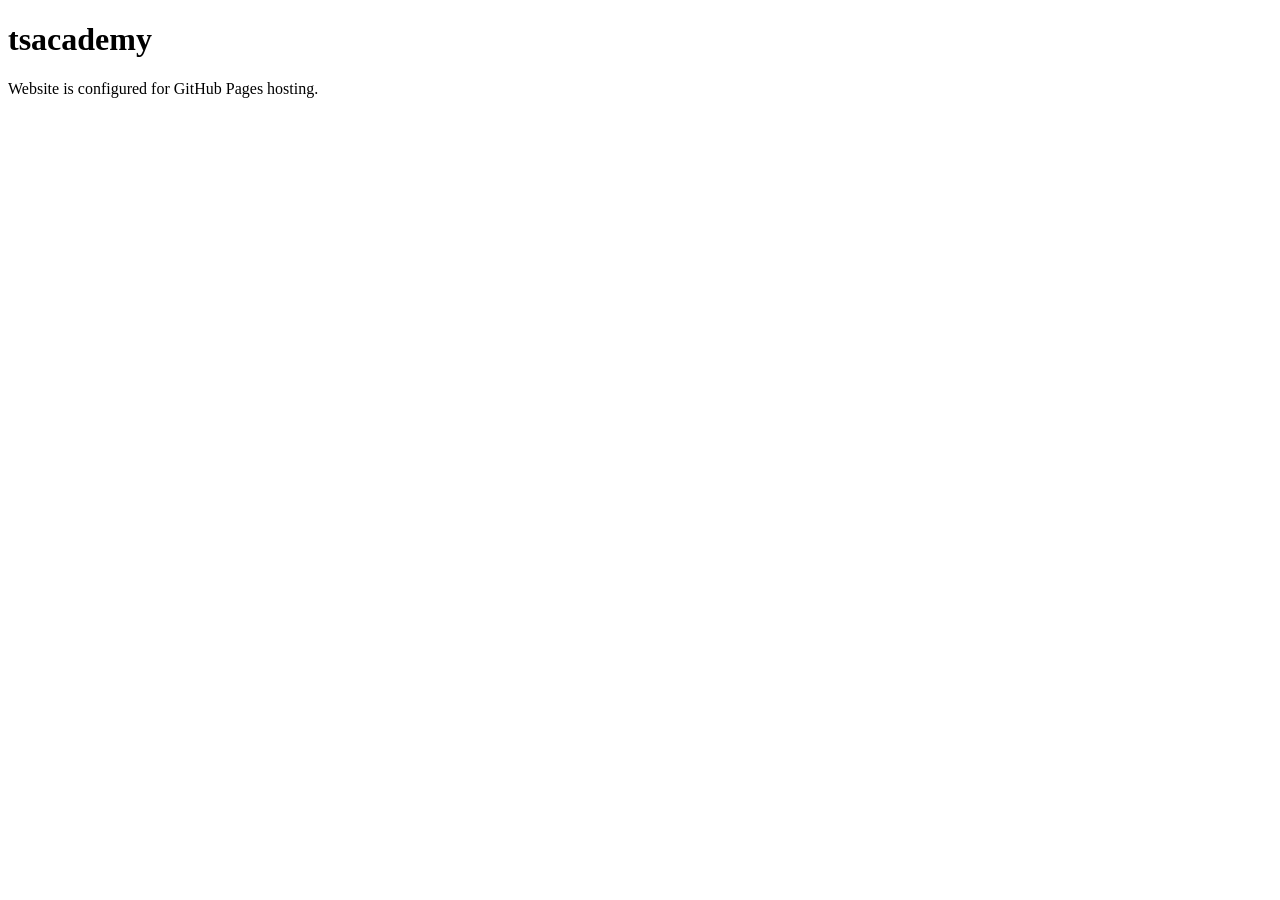
==== index.html @ 2e1a8c61 "Configure repository for GitHub Pages hosting Co-authored-by: Mr-Aice <186785951+Mr-Aice@users.norep" ====
<!doctype html>
<html lang="en">
  <head>
    <meta charset="utf-8" />
    <meta name="viewport" content="width=device-width, initial-scale=1" />
    <title>tsacademy</title>
  </head>
  <body>
    <main>
      <h1>tsacademy</h1>
      <p>Website is configured for GitHub Pages hosting.</p>
    </main>
  </body>
</html>
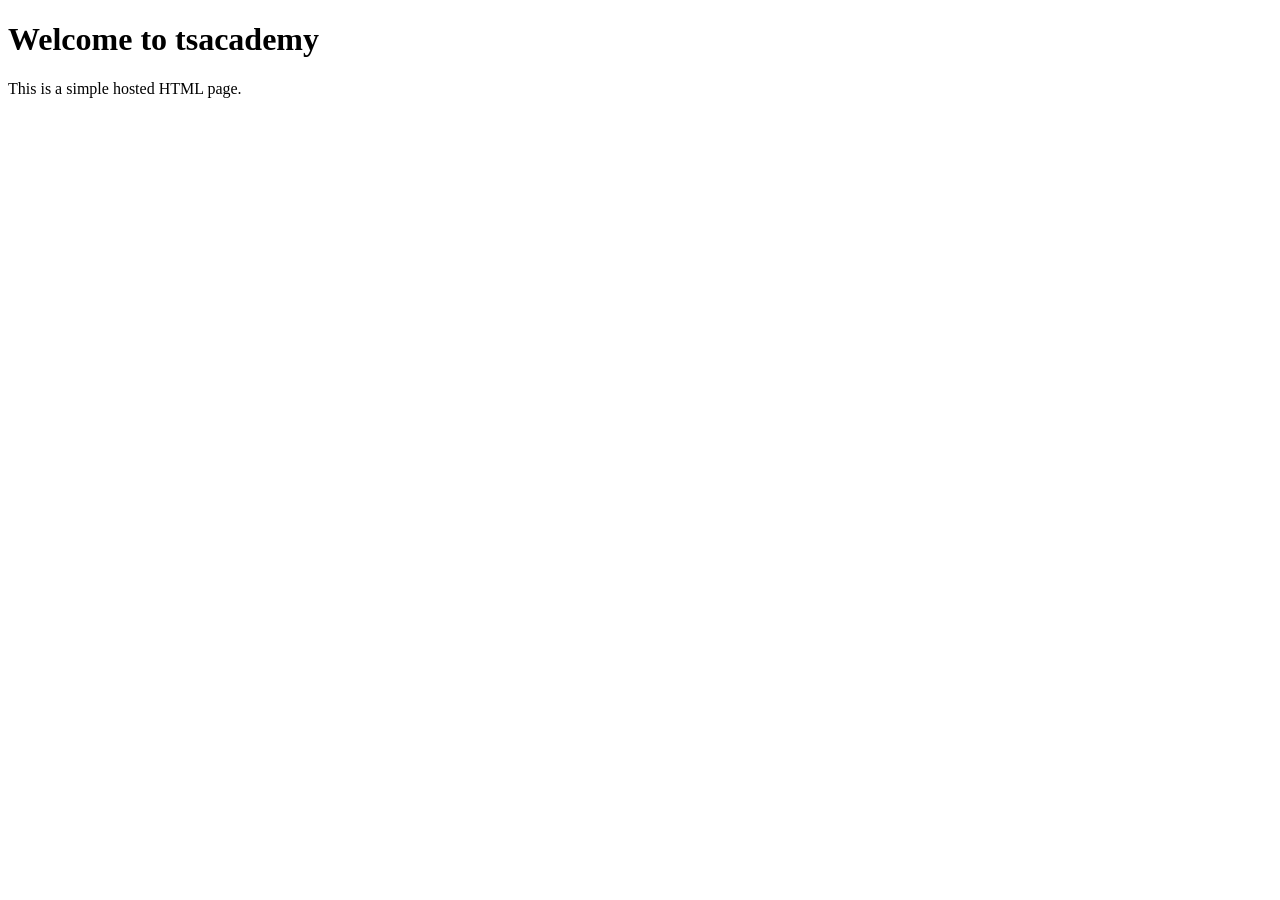
==== commit 8786f605: "Add static HTML page and GitHub Pages workflow Co-authored-by: Mr-Aice <186785951+Mr-Aice@users.nore" ====
--- a/index.html
+++ b/index.html
@@ -1,14 +1,12 @@
 <!doctype html>
 <html lang="en">
   <head>
-    <meta charset="utf-8" />
-    <meta name="viewport" content="width=device-width, initial-scale=1" />
+    <meta charset="UTF-8" />
+    <meta name="viewport" content="width=device-width, initial-scale=1.0" />
     <title>tsacademy</title>
   </head>
   <body>
-    <main>
-      <h1>tsacademy</h1>
-      <p>Website is configured for GitHub Pages hosting.</p>
-    </main>
+    <h1>Welcome to tsacademy</h1>
+    <p>This is a simple hosted HTML page.</p>
   </body>
 </html>
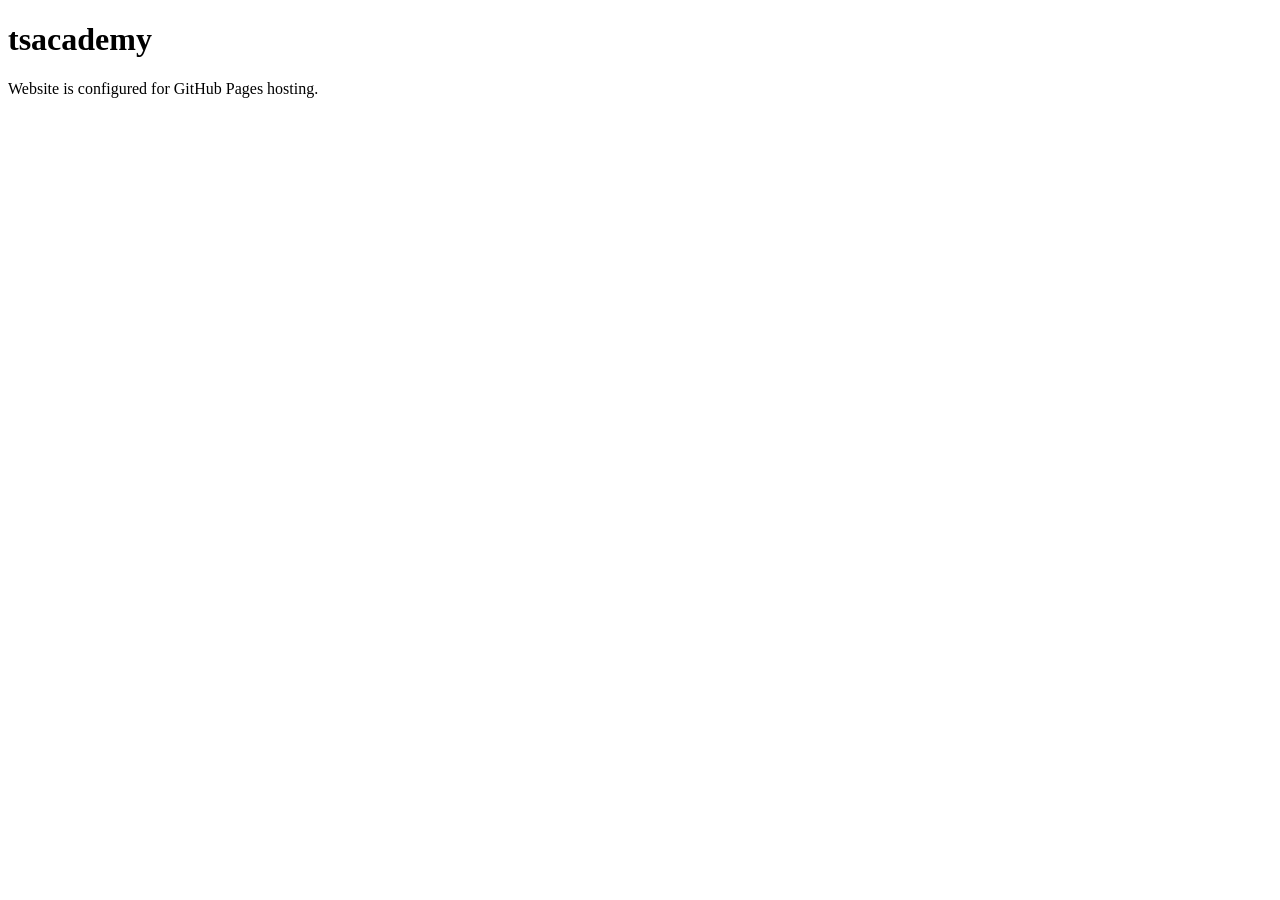
==== commit 1259472f: "Merge pull request #1 from Mr-Aice/copilot/website-hosting-via-pages Set up GitHub Pages deployment " ====
--- a/index.html
+++ b/index.html
@@ -1,12 +1,14 @@
 <!doctype html>
 <html lang="en">
   <head>
-    <meta charset="UTF-8" />
-    <meta name="viewport" content="width=device-width, initial-scale=1.0" />
+    <meta charset="utf-8" />
+    <meta name="viewport" content="width=device-width, initial-scale=1" />
     <title>tsacademy</title>
   </head>
   <body>
-    <h1>Welcome to tsacademy</h1>
-    <p>This is a simple hosted HTML page.</p>
+    <main>
+      <h1>tsacademy</h1>
+      <p>Website is configured for GitHub Pages hosting.</p>
+    </main>
   </body>
 </html>
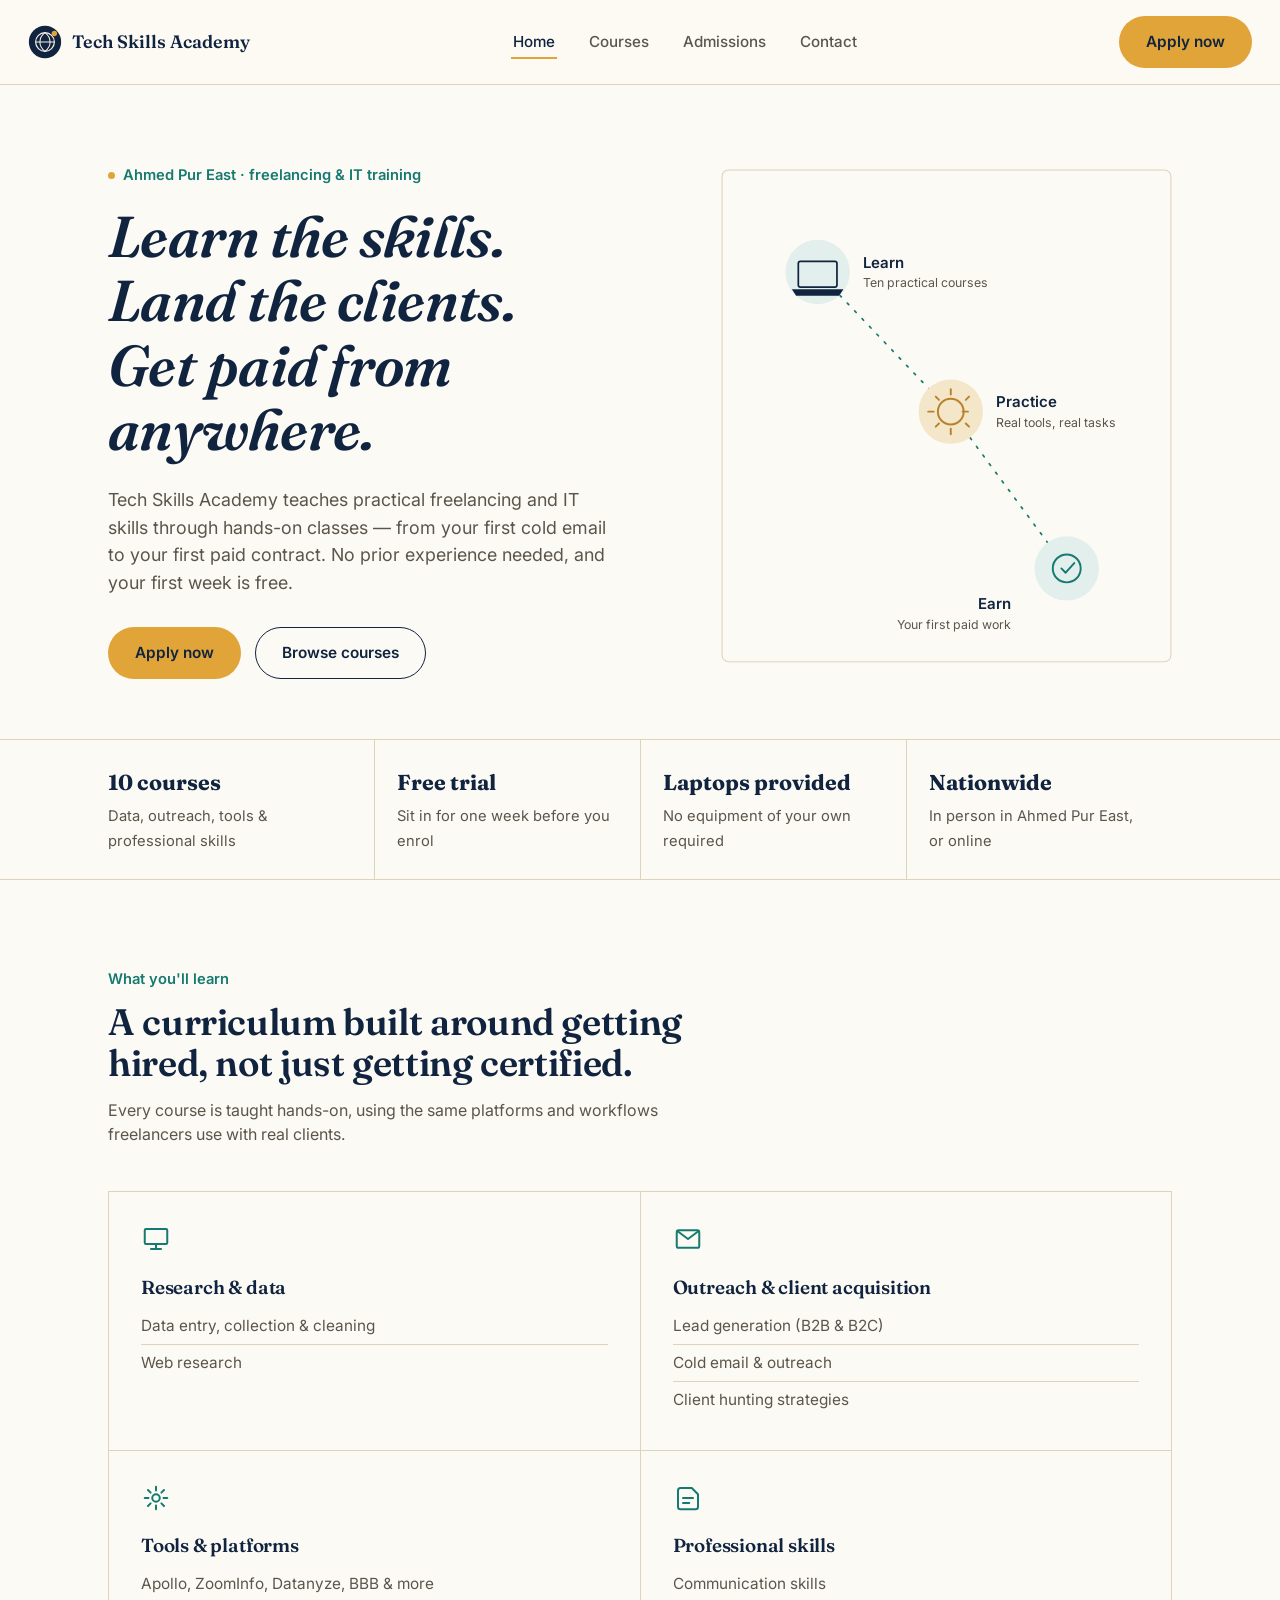
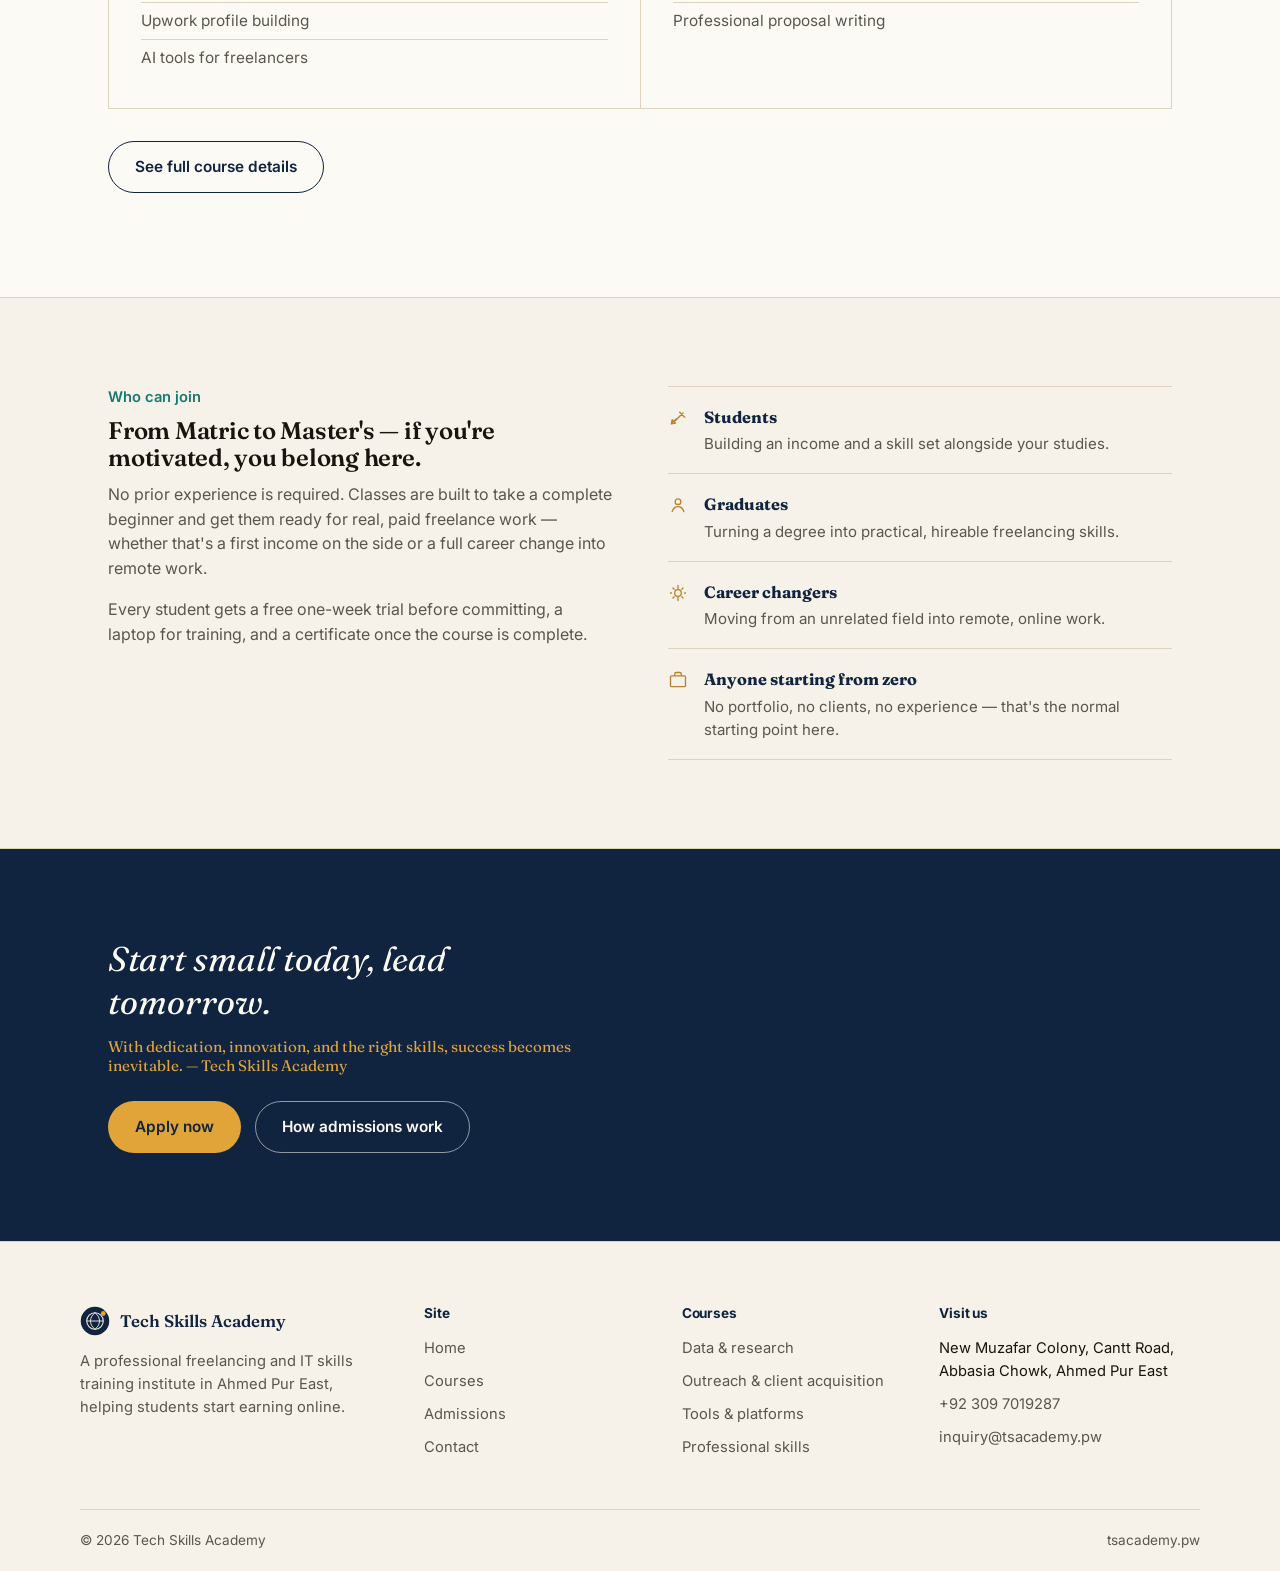
==== commit b6e8b4de: "New new" ====
--- a/index.html
+++ b/index.html
@@ -1,14 +1,233 @@
-<!doctype html>
+<!DOCTYPE html>
 <html lang="en">
-  <head>
-    <meta charset="utf-8" />
-    <meta name="viewport" content="width=device-width, initial-scale=1" />
-    <title>tsacademy</title>
-  </head>
-  <body>
-    <main>
-      <h1>tsacademy</h1>
-      <p>Website is configured for GitHub Pages hosting.</p>
-    </main>
-  </body>
+<head>
+<meta charset="UTF-8">
+<meta name="viewport" content="width=device-width, initial-scale=1.0">
+<title>Tech Skills Academy — Freelancing &amp; IT Training in Ahmed Pur East</title>
+<meta name="description" content="Tech Skills Academy is a hands-on freelancing and IT training institute in Ahmed Pur East. Free 1-week trial, laptops provided, certificate on completion.">
+<link rel="stylesheet" href="style.css">
+</head>
+<body>
+
+<header class="site-header">
+  <div class="nav">
+    <a href="index.html" class="brand">
+      <svg viewBox="0 0 40 40" xmlns="http://www.w3.org/2000/svg" aria-hidden="true">
+        <circle cx="20" cy="20" r="19" fill="#10233F"/>
+        <circle cx="20" cy="20" r="11" stroke="#F6F2E9" stroke-width="1.4" fill="none"/>
+        <path d="M9 20h22M20 9c4 3 6 7 6 11s-2 8-6 11c-4-3-6-7-6-11s2-8 6-11z" stroke="#F6F2E9" stroke-width="1.2" fill="none"/>
+        <circle cx="31" cy="10" r="3.2" fill="#E1A438"/>
+      </svg>
+      Tech Skills Academy
+    </a>
+    <ul class="nav-links">
+      <li><a href="index.html">Home</a></li>
+      <li><a href="courses.html">Courses</a></li>
+      <li><a href="admissions.html">Admissions</a></li>
+      <li><a href="contact.html">Contact</a></li>
+    </ul>
+    <div class="nav-right">
+      <a class="btn btn-gold" href="https://forms.gle/VNoU6dF5Phvj5ANXA" target="_blank" rel="noopener">Apply now</a>
+      <button class="menu-toggle" aria-label="Open menu" aria-expanded="false"><span></span></button>
+    </div>
+  </div>
+</header>
+
+<main>
+
+  <!-- HERO -->
+  <section class="hero">
+    <div class="wrap">
+      <div class="hero-copy">
+        <span class="eyebrow">Ahmed Pur East · freelancing &amp; IT training</span>
+        <h1>Learn the skills.<br>Land the clients.<br>Get paid from anywhere.</h1>
+        <p class="lede">Tech Skills Academy teaches practical freelancing and IT skills through hands-on classes — from your first cold email to your first paid contract. No prior experience needed, and your first week is free.</p>
+        <div class="hero-ctas">
+          <a class="btn btn-gold" href="https://forms.gle/VNoU6dF5Phvj5ANXA" target="_blank" rel="noopener">Apply now</a>
+          <a class="btn btn-outline" href="courses.html">Browse courses</a>
+        </div>
+      </div>
+
+      <div class="hero-art" aria-hidden="true">
+        <svg viewBox="0 0 420 460" xmlns="http://www.w3.org/2000/svg" style="width:100%;height:auto;">
+          <rect x="1" y="1" width="418" height="458" rx="6" fill="#FCFAF4" stroke="#DED4BC"/>
+          <path d="M90 96 L214 226 L322 372" fill="none" stroke="#157A70" stroke-width="1.6" stroke-dasharray="2 8" stroke-linecap="round"/>
+
+          <!-- Node 1: Learn -->
+          <circle cx="90" cy="96" r="30" fill="#E3EFEC"/>
+          <rect x="72" y="86" width="36" height="24" rx="2" fill="none" stroke="#10233F" stroke-width="1.6"/>
+          <path d="M66 112h48l-4 6H70z" fill="#10233F"/>
+          <text x="132" y="92" font-family="Inter, sans-serif" font-size="14" font-weight="600" fill="#10233F">Learn</text>
+          <text x="132" y="110" font-family="Inter, sans-serif" font-size="11.5" fill="#5B564C">Ten practical courses</text>
+
+          <!-- Node 2: Practice -->
+          <circle cx="214" cy="226" r="30" fill="#F3E6C9"/>
+          <circle cx="214" cy="226" r="12" fill="none" stroke="#B9812A" stroke-width="1.8"/>
+          <path d="M214 210v-5M214 247v-5M198 226h-5M225 226h5M203 215l-3-3M228 237l3 3M203 237l-3 3M228 215l3-3" stroke="#B9812A" stroke-width="1.8" stroke-linecap="round"/>
+          <text x="256" y="222" font-family="Inter, sans-serif" font-size="14" font-weight="600" fill="#10233F">Practice</text>
+          <text x="256" y="240" font-family="Inter, sans-serif" font-size="11.5" fill="#5B564C">Real tools, real tasks</text>
+
+          <!-- Node 3: Earn -->
+          <circle cx="322" cy="372" r="30" fill="#E3EFEC"/>
+          <circle cx="322" cy="372" r="13" fill="none" stroke="#157A70" stroke-width="1.8"/>
+          <path d="M317 372l4 4 8-9" fill="none" stroke="#157A70" stroke-width="1.8" stroke-linecap="round" stroke-linejoin="round"/>
+          <text x="270" y="410" font-family="Inter, sans-serif" font-size="14" font-weight="600" fill="#10233F" text-anchor="end">Earn</text>
+          <text x="270" y="428" font-family="Inter, sans-serif" font-size="11.5" fill="#5B564C" text-anchor="end">Your first paid work</text>
+        </svg>
+      </div>
+    </div>
+  </section>
+
+  <!-- FACT STRIP -->
+  <section class="fact-strip" style="padding:0;">
+    <div class="wrap">
+      <div class="fact"><strong>10 courses</strong><span>Data, outreach, tools &amp; professional skills</span></div>
+      <div class="fact"><strong>Free trial</strong><span>Sit in for one week before you enrol</span></div>
+      <div class="fact"><strong>Laptops provided</strong><span>No equipment of your own required</span></div>
+      <div class="fact"><strong>Nationwide</strong><span>In person in Ahmed Pur East, or online</span></div>
+    </div>
+  </section>
+
+  <!-- COURSE CATEGORIES PREVIEW -->
+  <section>
+    <div class="wrap">
+      <div class="section-head">
+        <span class="section-tag">What you'll learn</span>
+        <h2>A curriculum built around getting hired, not just getting certified.</h2>
+        <p>Every course is taught hands-on, using the same platforms and workflows freelancers use with real clients.</p>
+      </div>
+
+      <div class="cat-grid">
+        <div class="cat-card">
+          <svg class="cat-icon" viewBox="0 0 24 24" fill="none" xmlns="http://www.w3.org/2000/svg"><rect x="3" y="4" width="18" height="12" rx="1" stroke="currentColor" stroke-width="1.6"/><path d="M8 20h8M12 16v4" stroke="currentColor" stroke-width="1.6" stroke-linecap="round"/></svg>
+          <h3>Research &amp; data</h3>
+          <ul>
+            <li>Data entry, collection &amp; cleaning</li>
+            <li>Web research</li>
+          </ul>
+        </div>
+        <div class="cat-card">
+          <svg class="cat-icon" viewBox="0 0 24 24" fill="none" xmlns="http://www.w3.org/2000/svg"><path d="M4 6l8 6 8-6" stroke="currentColor" stroke-width="1.6" stroke-linecap="round" stroke-linejoin="round"/><rect x="3" y="5" width="18" height="14" rx="1.5" stroke="currentColor" stroke-width="1.6"/></svg>
+          <h3>Outreach &amp; client acquisition</h3>
+          <ul>
+            <li>Lead generation (B2B &amp; B2C)</li>
+            <li>Cold email &amp; outreach</li>
+            <li>Client hunting strategies</li>
+          </ul>
+        </div>
+        <div class="cat-card">
+          <svg class="cat-icon" viewBox="0 0 24 24" fill="none" xmlns="http://www.w3.org/2000/svg"><circle cx="12" cy="12" r="3" stroke="currentColor" stroke-width="1.6"/><path d="M12 3v3M12 18v3M3 12h3M18 12h3M5.6 5.6l2.1 2.1M16.3 16.3l2.1 2.1M5.6 18.4l2.1-2.1M16.3 7.7l2.1-2.1" stroke="currentColor" stroke-width="1.6" stroke-linecap="round"/></svg>
+          <h3>Tools &amp; platforms</h3>
+          <ul>
+            <li>Apollo, ZoomInfo, Datanyze, BBB &amp; more</li>
+            <li>Upwork profile building</li>
+            <li>AI tools for freelancers</li>
+          </ul>
+        </div>
+        <div class="cat-card">
+          <svg class="cat-icon" viewBox="0 0 24 24" fill="none" xmlns="http://www.w3.org/2000/svg"><path d="M4 19V6a2 2 0 012-2h9l5 5v10a2 2 0 01-2 2H6a2 2 0 01-2-2z" stroke="currentColor" stroke-width="1.6" stroke-linejoin="round"/><path d="M8 12h8M8 16h5" stroke="currentColor" stroke-width="1.6" stroke-linecap="round"/></svg>
+          <h3>Professional skills</h3>
+          <ul>
+            <li>Communication skills</li>
+            <li>Professional proposal writing</li>
+          </ul>
+        </div>
+      </div>
+
+      <p style="margin-top:32px;"><a class="btn btn-outline" href="courses.html">See full course details</a></p>
+    </div>
+  </section>
+
+  <!-- WHO IS THIS FOR -->
+  <section style="background:var(--cream); border-top:1px solid var(--line); border-bottom:1px solid var(--line);">
+    <div class="wrap audience">
+      <div>
+        <span class="section-tag">Who can join</span>
+        <h2>From Matric to Master's — if you're motivated, you belong here.</h2>
+        <p>No prior experience is required. Classes are built to take a complete beginner and get them ready for real, paid freelance work — whether that's a first income on the side or a full career change into remote work.</p>
+        <p>Every student gets a free one-week trial before committing, a laptop for training, and a certificate once the course is complete.</p>
+      </div>
+      <ul class="audience-list">
+        <li>
+          <svg viewBox="0 0 24 24" fill="none" xmlns="http://www.w3.org/2000/svg"><path d="M4 19l6-6M14 5l6 6M9 15l9-9M4 19l1-5 4 4z" stroke="currentColor" stroke-width="1.6" stroke-linecap="round" stroke-linejoin="round"/></svg>
+          <div><strong>Students</strong><p>Building an income and a skill set alongside your studies.</p></div>
+        </li>
+        <li>
+          <svg viewBox="0 0 24 24" fill="none" xmlns="http://www.w3.org/2000/svg"><circle cx="12" cy="8" r="3.4" stroke="currentColor" stroke-width="1.6"/><path d="M5 20c1.2-4 4-6 7-6s5.8 2 7 6" stroke="currentColor" stroke-width="1.6" stroke-linecap="round"/></svg>
+          <div><strong>Graduates</strong><p>Turning a degree into practical, hireable freelancing skills.</p></div>
+        </li>
+        <li>
+          <svg viewBox="0 0 24 24" fill="none" xmlns="http://www.w3.org/2000/svg"><path d="M12 3v4M12 17v4M4.2 12H3M21 12h-1.2M6 6l1.4 1.4M16.6 16.6L18 18M18 6l-1.4 1.4M7.4 16.6L6 18" stroke="currentColor" stroke-width="1.6" stroke-linecap="round"/><circle cx="12" cy="12" r="4" stroke="currentColor" stroke-width="1.6"/></svg>
+          <div><strong>Career changers</strong><p>Moving from an unrelated field into remote, online work.</p></div>
+        </li>
+        <li>
+          <svg viewBox="0 0 24 24" fill="none" xmlns="http://www.w3.org/2000/svg"><rect x="3" y="7" width="18" height="13" rx="1.5" stroke="currentColor" stroke-width="1.6"/><path d="M8 7V5a2 2 0 012-2h4a2 2 0 012 2v2" stroke="currentColor" stroke-width="1.6"/></svg>
+          <div><strong>Anyone starting from zero</strong><p>No portfolio, no clients, no experience — that's the normal starting point here.</p></div>
+        </li>
+      </ul>
+    </div>
+  </section>
+
+  <!-- QUOTE / CTA BANNER -->
+  <section class="quote-banner">
+    <div class="wrap">
+      <blockquote>Start small today, lead tomorrow.<cite>With dedication, innovation, and the right skills, success becomes inevitable. — Tech Skills Academy</cite></blockquote>
+      <div class="quote-cta">
+        <a class="btn btn-gold" href="https://forms.gle/VNoU6dF5Phvj5ANXA" target="_blank" rel="noopener">Apply now</a>
+        <a class="btn btn-outline-light" href="admissions.html">How admissions work</a>
+      </div>
+    </div>
+  </section>
+
+</main>
+
+<footer class="site-footer">
+  <div class="wrap footer-grid">
+    <div>
+      <div class="footer-brand">
+        <svg viewBox="0 0 40 40" xmlns="http://www.w3.org/2000/svg" aria-hidden="true">
+          <circle cx="20" cy="20" r="19" fill="#10233F"/>
+          <circle cx="20" cy="20" r="11" stroke="#F6F2E9" stroke-width="1.4" fill="none"/>
+          <path d="M9 20h22M20 9c4 3 6 7 6 11s-2 8-6 11c-4-3-6-7-6-11s2-8 6-11z" stroke="#F6F2E9" stroke-width="1.2" fill="none"/>
+          <circle cx="31" cy="10" r="3.2" fill="#E1A438"/>
+        </svg>
+        <span>Tech Skills Academy</span>
+      </div>
+      <p>A professional freelancing and IT skills training institute in Ahmed Pur East, helping students start earning online.</p>
+    </div>
+    <div>
+      <h4>Site</h4>
+      <ul class="footer-links">
+        <li><a href="index.html">Home</a></li>
+        <li><a href="courses.html">Courses</a></li>
+        <li><a href="admissions.html">Admissions</a></li>
+        <li><a href="contact.html">Contact</a></li>
+      </ul>
+    </div>
+    <div>
+      <h4>Courses</h4>
+      <ul class="footer-links">
+        <li><a href="courses.html#research">Data &amp; research</a></li>
+        <li><a href="courses.html#outreach">Outreach &amp; client acquisition</a></li>
+        <li><a href="courses.html#tools">Tools &amp; platforms</a></li>
+        <li><a href="courses.html#professional">Professional skills</a></li>
+      </ul>
+    </div>
+    <div>
+      <h4>Visit us</h4>
+      <ul class="footer-links">
+        <li>New Muzafar Colony, Cantt Road,<br>Abbasia Chowk, Ahmed Pur East</li>
+        <li><a href="https://wa.me/+923097019287">+92 309 7019287</a></li>
+        <li><a href="mailto:inquiry@tsacademy.pw">inquiry@tsacademy.pw</a></li>
+      </ul>
+    </div>
+  </div>
+  <div class="wrap footer-bottom">
+    <span>© 2026 Tech Skills Academy</span>
+    <span>tsacademy.pw</span>
+  </div>
+</footer>
+
+<script src="script.js"></script>
+</body>
 </html>
--- a/style.css
+++ b/style.css
@@ -0,0 +1,376 @@
+/* ============================================================
+   Tech Skills Academy — shared stylesheet
+   ============================================================ */
+
+@import url('https://fonts.googleapis.com/css2?family=Fraunces:ital,opsz,wght@0,9..144,400;0,9..144,500;0,9..144,600;1,9..144,500;1,9..144,600&family=Inter:wght@400;500;600;700&display=swap');
+
+:root{
+  --navy:#10233F;
+  --navy-light:#1C3B63;
+  --teal:#157A70;
+  --teal-tint:#E3EFEC;
+  --gold:#E1A438;
+  --gold-dark:#B9812A;
+  --cream:#F6F2E9;
+  --paper:#FCFAF4;
+  --ink:#181510;
+  --ink-soft:#5B564C;
+  --line:#DED4BC;
+
+  --serif: 'Fraunces', 'Iowan Old Style', 'Georgia', serif;
+  --sans: 'Inter', -apple-system, BlinkMacSystemFont, 'Segoe UI', sans-serif;
+
+  --wrap: 1120px;
+}
+
+*,*::before,*::after{ box-sizing:border-box; }
+html{ scroll-behavior:smooth; }
+body{
+  margin:0;
+  font-family:var(--sans);
+  color:var(--ink);
+  background:var(--paper);
+  line-height:1.55;
+  -webkit-font-smoothing:antialiased;
+}
+img{ max-width:100%; display:block; }
+a{ color:inherit; }
+h1,h2,h3,h4{
+  font-family:var(--serif);
+  font-weight:600;
+  line-height:1.12;
+  margin:0 0 .4em;
+  letter-spacing:-0.01em;
+}
+p{ margin:0 0 1em; color:var(--ink-soft); max-width:62ch; }
+.wrap{
+  max-width:var(--wrap);
+  margin:0 auto;
+  padding:0 28px;
+}
+section{ padding:88px 0; }
+@media (max-width:720px){
+  section{ padding:56px 0; }
+}
+
+/* focus visibility */
+a:focus-visible, button:focus-visible{
+  outline:2px solid var(--teal);
+  outline-offset:3px;
+}
+@media (prefers-reduced-motion: reduce){
+  *{ animation-duration:0.001ms !important; transition-duration:0.001ms !important; scroll-behavior:auto !important; }
+}
+
+/* ---------- buttons ---------- */
+.btn{
+  display:inline-flex;
+  align-items:center;
+  gap:8px;
+  padding:13px 26px;
+  border-radius:999px;
+  font-family:var(--sans);
+  font-weight:600;
+  font-size:0.96rem;
+  text-decoration:none;
+  border:1.5px solid transparent;
+  cursor:pointer;
+  transition:transform .18s ease, background-color .18s ease, color .18s ease, border-color .18s ease;
+}
+.btn:hover{ transform:translateY(-1px); }
+.btn-gold{ background:var(--gold); color:var(--navy); }
+.btn-gold:hover{ background:var(--gold-dark); }
+.btn-outline{ background:transparent; color:var(--navy); border-color:var(--navy); }
+.btn-outline:hover{ background:var(--navy); color:var(--paper); }
+.btn-outline-light{ background:transparent; color:var(--paper); border-color:rgba(252,250,244,.55); }
+.btn-outline-light:hover{ background:var(--paper); color:var(--navy); }
+.btn-block{ width:100%; justify-content:center; }
+
+/* ---------- header ---------- */
+.site-header{
+  position:sticky; top:0; z-index:50;
+  background:rgba(252,250,244,.92);
+  backdrop-filter:saturate(140%) blur(8px);
+  border-bottom:1px solid var(--line);
+}
+.nav{
+  display:flex; align-items:center; justify-content:space-between;
+  gap:24px; padding:16px 28px;
+}
+.brand{
+  display:flex; align-items:center; gap:10px;
+  text-decoration:none; color:var(--navy);
+  font-family:var(--serif); font-weight:600; font-size:1.12rem;
+  white-space:nowrap;
+}
+.brand svg{ width:34px; height:34px; flex:none; }
+.nav-links{
+  display:flex; gap:30px; list-style:none; margin:0; padding:0;
+  font-size:0.95rem; font-weight:500;
+}
+.nav-links a{
+  text-decoration:none; color:var(--ink-soft);
+  padding:6px 2px; border-bottom:2px solid transparent;
+  transition:color .15s ease, border-color .15s ease;
+}
+.nav-links a:hover, .nav-links a.active{
+  color:var(--navy); border-color:var(--gold);
+}
+.nav-right{ display:flex; align-items:center; gap:18px; }
+.menu-toggle{
+  display:none; background:none; border:none; cursor:pointer;
+  width:38px; height:38px; padding:0; position:relative;
+}
+.menu-toggle span, .menu-toggle span::before, .menu-toggle span::after{
+  content:''; position:absolute; left:8px; right:8px; height:2px; background:var(--navy);
+  transition:transform .2s ease, opacity .2s ease;
+}
+.menu-toggle span{ top:18px; }
+.menu-toggle span::before{ top:-7px; }
+.menu-toggle span::after{ top:7px; }
+.menu-toggle.open span{ background:transparent; }
+.menu-toggle.open span::before{ transform:translateY(7px) rotate(45deg); }
+.menu-toggle.open span::after{ transform:translateY(-7px) rotate(-45deg); }
+
+@media (max-width:880px){
+  .nav-links{
+    position:absolute; top:100%; left:0; right:0;
+    flex-direction:column; gap:0;
+    background:var(--paper); border-bottom:1px solid var(--line);
+    max-height:0; overflow:hidden; transition:max-height .25s ease;
+  }
+  .nav-links.open{ max-height:320px; }
+  .nav-links a{ padding:14px 28px; border-bottom:1px solid var(--line); display:block; }
+  .nav-right .btn-gold{ padding:10px 18px; font-size:.88rem; }
+  .menu-toggle{ display:block; }
+}
+
+/* ---------- hero ---------- */
+.hero{
+  padding:76px 0 60px;
+  overflow:hidden;
+}
+.hero .wrap{
+  display:grid;
+  grid-template-columns:1.05fr 0.85fr;
+  gap:56px;
+  align-items:center;
+}
+@media (max-width:920px){
+  .hero .wrap{ grid-template-columns:1fr; }
+  .hero-art{ order:-1; max-width:340px; margin:0 auto; }
+}
+.eyebrow{
+  display:inline-flex; align-items:center; gap:8px;
+  font-size:0.92rem; color:var(--teal); font-weight:600;
+  margin-bottom:18px;
+}
+.eyebrow::before{
+  content:''; width:7px; height:7px; border-radius:50%; background:var(--gold);
+}
+.hero h1{
+  font-size:clamp(2.4rem, 4.6vw, 3.6rem);
+  font-style:italic;
+  color:var(--navy);
+  max-width:14ch;
+}
+.hero p.lede{
+  font-size:1.12rem; max-width:46ch; margin-top:18px;
+}
+.hero-ctas{ display:flex; gap:14px; margin-top:30px; flex-wrap:wrap; }
+
+.hero-art{ opacity:0; transform:translateY(10px); }
+.hero-art.reveal{ animation:heroIn .7s ease forwards; }
+@keyframes heroIn{ to{ opacity:1; transform:none; } }
+
+/* ---------- fact strip ---------- */
+.fact-strip{
+  border-top:1px solid var(--line);
+  border-bottom:1px solid var(--line);
+  padding:0;
+}
+.fact-strip .wrap{
+  display:grid;
+  grid-template-columns:repeat(4,1fr);
+}
+.fact{
+  padding:26px 22px;
+  border-left:1px solid var(--line);
+}
+.fact:first-child{ border-left:none; padding-left:0; }
+.fact strong{
+  display:block; font-family:var(--serif); font-size:1.35rem; color:var(--navy); margin-bottom:4px;
+}
+.fact span{ font-size:.92rem; color:var(--ink-soft); }
+@media (max-width:820px){
+  .fact-strip .wrap{ grid-template-columns:1fr 1fr; }
+  .fact{ border-left:none; border-top:1px solid var(--line); padding:20px 0; }
+  .fact:nth-child(odd){ padding-right:16px; }
+  .fact:nth-child(even){ padding-left:16px; border-left:1px solid var(--line); }
+  .fact:first-child, .fact:nth-child(2){ border-top:none; }
+}
+
+/* ---------- section headers ---------- */
+.section-head{
+  max-width:640px; margin-bottom:44px;
+}
+.section-head h2{
+  font-size:clamp(1.7rem, 3vw, 2.3rem); color:var(--navy);
+}
+.section-tag{
+  color:var(--teal); font-weight:600; font-size:.92rem; margin-bottom:10px; display:block;
+}
+
+/* ---------- category grid (home preview) ---------- */
+.cat-grid{
+  display:grid; grid-template-columns:repeat(2,1fr); gap:1px;
+  background:var(--line); border:1px solid var(--line);
+}
+.cat-card{
+  background:var(--paper); padding:32px;
+}
+.cat-card .cat-icon{ width:30px; height:30px; color:var(--teal); margin-bottom:16px; }
+.cat-card h3{ font-size:1.18rem; color:var(--navy); margin-bottom:10px; }
+.cat-card ul{ margin:0; padding:0; list-style:none; color:var(--ink-soft); font-size:.96rem; }
+.cat-card li{ padding:6px 0; border-top:1px solid var(--line); }
+.cat-card li:first-child{ border-top:none; }
+@media (max-width:720px){ .cat-grid{ grid-template-columns:1fr; } }
+
+/* ---------- audience list ---------- */
+.audience{
+  display:grid; grid-template-columns:1fr 1fr; gap:56px; align-items:start;
+}
+@media (max-width:820px){ .audience{ grid-template-columns:1fr; gap:28px; } }
+.audience-list{ list-style:none; margin:0; padding:0; }
+.audience-list li{
+  padding:18px 0; border-top:1px solid var(--line);
+  display:flex; gap:16px; align-items:flex-start;
+}
+.audience-list li:last-child{ border-bottom:1px solid var(--line); }
+.audience-list svg{ width:20px; height:20px; flex:none; margin-top:3px; color:var(--gold-dark); }
+.audience-list strong{ display:block; color:var(--navy); margin-bottom:2px; font-family:var(--serif); font-size:1.02rem; }
+.audience-list p{ margin:0; font-size:.94rem; }
+
+/* ---------- quote banner ---------- */
+.quote-banner{
+  background:var(--navy); color:var(--cream);
+}
+.quote-banner .wrap{
+  display:flex; flex-direction:column; align-items:flex-start; gap:26px;
+}
+.quote-banner blockquote{
+  font-family:var(--serif); font-style:italic;
+  font-size:clamp(1.5rem, 3.4vw, 2.15rem);
+  margin:0; max-width:22ch; color:var(--paper); line-height:1.25;
+}
+.quote-banner cite{ font-style:normal; color:var(--gold); font-size:.95rem; display:block; margin-top:14px; }
+.quote-cta{ display:flex; gap:14px; flex-wrap:wrap; }
+
+/* ---------- footer ---------- */
+.site-footer{ background:var(--cream); border-top:1px solid var(--line); }
+.footer-grid{
+  display:grid; grid-template-columns:1.4fr 1fr 1fr 1.2fr; gap:40px;
+  padding:64px 0 40px;
+}
+@media (max-width:820px){
+  .footer-grid{ grid-template-columns:1fr 1fr; row-gap:36px; }
+}
+@media (max-width:520px){
+  .footer-grid{ grid-template-columns:1fr; }
+}
+.footer-grid h4{
+  font-family:var(--sans); font-size:.85rem; font-weight:700;
+  color:var(--navy); margin-bottom:16px;
+}
+.footer-brand{ display:flex; align-items:center; gap:10px; margin-bottom:14px; }
+.footer-brand svg{ width:30px; height:30px; }
+.footer-brand span{ font-family:var(--serif); font-weight:600; color:var(--navy); font-size:1.05rem; }
+.footer-grid p{ font-size:.92rem; }
+.footer-links{ list-style:none; margin:0; padding:0; }
+.footer-links li{ margin-bottom:10px; font-size:.92rem; }
+.footer-links a{ text-decoration:none; color:var(--ink-soft); }
+.footer-links a:hover{ color:var(--teal); }
+.footer-bottom{
+  border-top:1px solid var(--line);
+  padding:20px 0; font-size:.85rem; color:var(--ink-soft);
+  display:flex; justify-content:space-between; flex-wrap:wrap; gap:10px;
+}
+
+/* ---------- generic page hero (inner pages) ---------- */
+.page-hero{ padding:64px 0 48px; border-bottom:1px solid var(--line); }
+.page-hero h1{ font-size:clamp(2.1rem, 4vw, 2.9rem); color:var(--navy); font-style:italic; max-width:18ch; }
+.page-hero p{ font-size:1.06rem; max-width:56ch; margin-top:14px; }
+
+/* ---------- course listing ---------- */
+.course-category{ margin-bottom:56px; }
+.course-category:last-child{ margin-bottom:0; }
+.course-category-head{
+  display:flex; align-items:baseline; gap:16px; margin-bottom:6px;
+  border-bottom:1px solid var(--navy); padding-bottom:12px;
+}
+.course-category-head h2{ font-size:1.3rem; color:var(--navy); margin:0; }
+.course-category-head span{ font-size:.88rem; color:var(--ink-soft); }
+.course-row{
+  display:grid; grid-template-columns:280px 1fr; gap:32px;
+  padding:26px 0; border-bottom:1px solid var(--line);
+}
+@media (max-width:720px){
+  .course-row{ grid-template-columns:1fr; gap:8px; }
+}
+.course-row h3{ font-size:1.08rem; color:var(--navy); margin:0; }
+.course-row p{ margin:0; font-size:.97rem; }
+
+/* ---------- facilities list ---------- */
+.facility-grid{
+  display:grid; grid-template-columns:repeat(3,1fr); gap:1px;
+  background:var(--line); border:1px solid var(--line); margin-top:8px;
+}
+.facility-item{ background:var(--paper); padding:26px; }
+.facility-item svg{ width:24px; height:24px; color:var(--teal); margin-bottom:12px; }
+.facility-item h4{ font-family:var(--sans); font-weight:600; font-size:1rem; color:var(--navy); margin:0 0 6px; }
+.facility-item p{ font-size:.92rem; margin:0; }
+@media (max-width:820px){ .facility-grid{ grid-template-columns:1fr 1fr; } }
+@media (max-width:520px){ .facility-grid{ grid-template-columns:1fr; } }
+
+/* ---------- process steps ---------- */
+.steps{ list-style:none; margin:0; padding:0; counter-reset:step; }
+.step{
+  display:grid; grid-template-columns:56px 1fr; gap:22px;
+  padding:28px 0; border-top:1px solid var(--line); position:relative;
+}
+.step:first-child{ border-top:none; }
+.step-num{
+  counter-increment:step; font-family:var(--serif); font-size:1.1rem;
+  color:var(--gold-dark); font-weight:600;
+}
+.step-num::before{ content: counter(step, decimal-leading-zero); }
+.step h3{ font-size:1.08rem; color:var(--navy); margin-bottom:6px; }
+.step p{ margin:0; font-size:.97rem; }
+
+/* ---------- contact page ---------- */
+.contact-grid{
+  display:grid; grid-template-columns:0.9fr 1.1fr; gap:52px; align-items:start;
+}
+@media (max-width:900px){ .contact-grid{ grid-template-columns:1fr; } }
+.contact-card{
+  border:1px solid var(--line); padding:32px; background:var(--paper);
+}
+.contact-line{ display:flex; gap:14px; padding:16px 0; border-top:1px solid var(--line); }
+.contact-line:first-of-type{ border-top:none; padding-top:0; }
+.contact-line svg{ width:20px; height:20px; color:var(--teal); flex:none; margin-top:2px; }
+.contact-line strong{ display:block; color:var(--navy); font-size:.85rem; text-transform:none; margin-bottom:2px; }
+.contact-line span, .contact-line a{ color:var(--ink-soft); text-decoration:none; font-size:.97rem; }
+.contact-line a:hover{ color:var(--teal); }
+.map-frame{
+  border:1px solid var(--line); overflow:hidden; line-height:0;
+}
+.map-frame iframe{ width:100%; height:420px; border:0; display:block; }
+
+/* ---------- apply banner (compact, reused) ---------- */
+.apply-strip{
+  background:var(--teal-tint); border:1px solid var(--line);
+  padding:36px 40px; display:flex; align-items:center; justify-content:space-between;
+  gap:24px; flex-wrap:wrap;
+}
+.apply-strip h3{ color:var(--navy); font-size:1.25rem; margin:0 0 4px; }
+.apply-strip p{ margin:0; font-size:.95rem; }
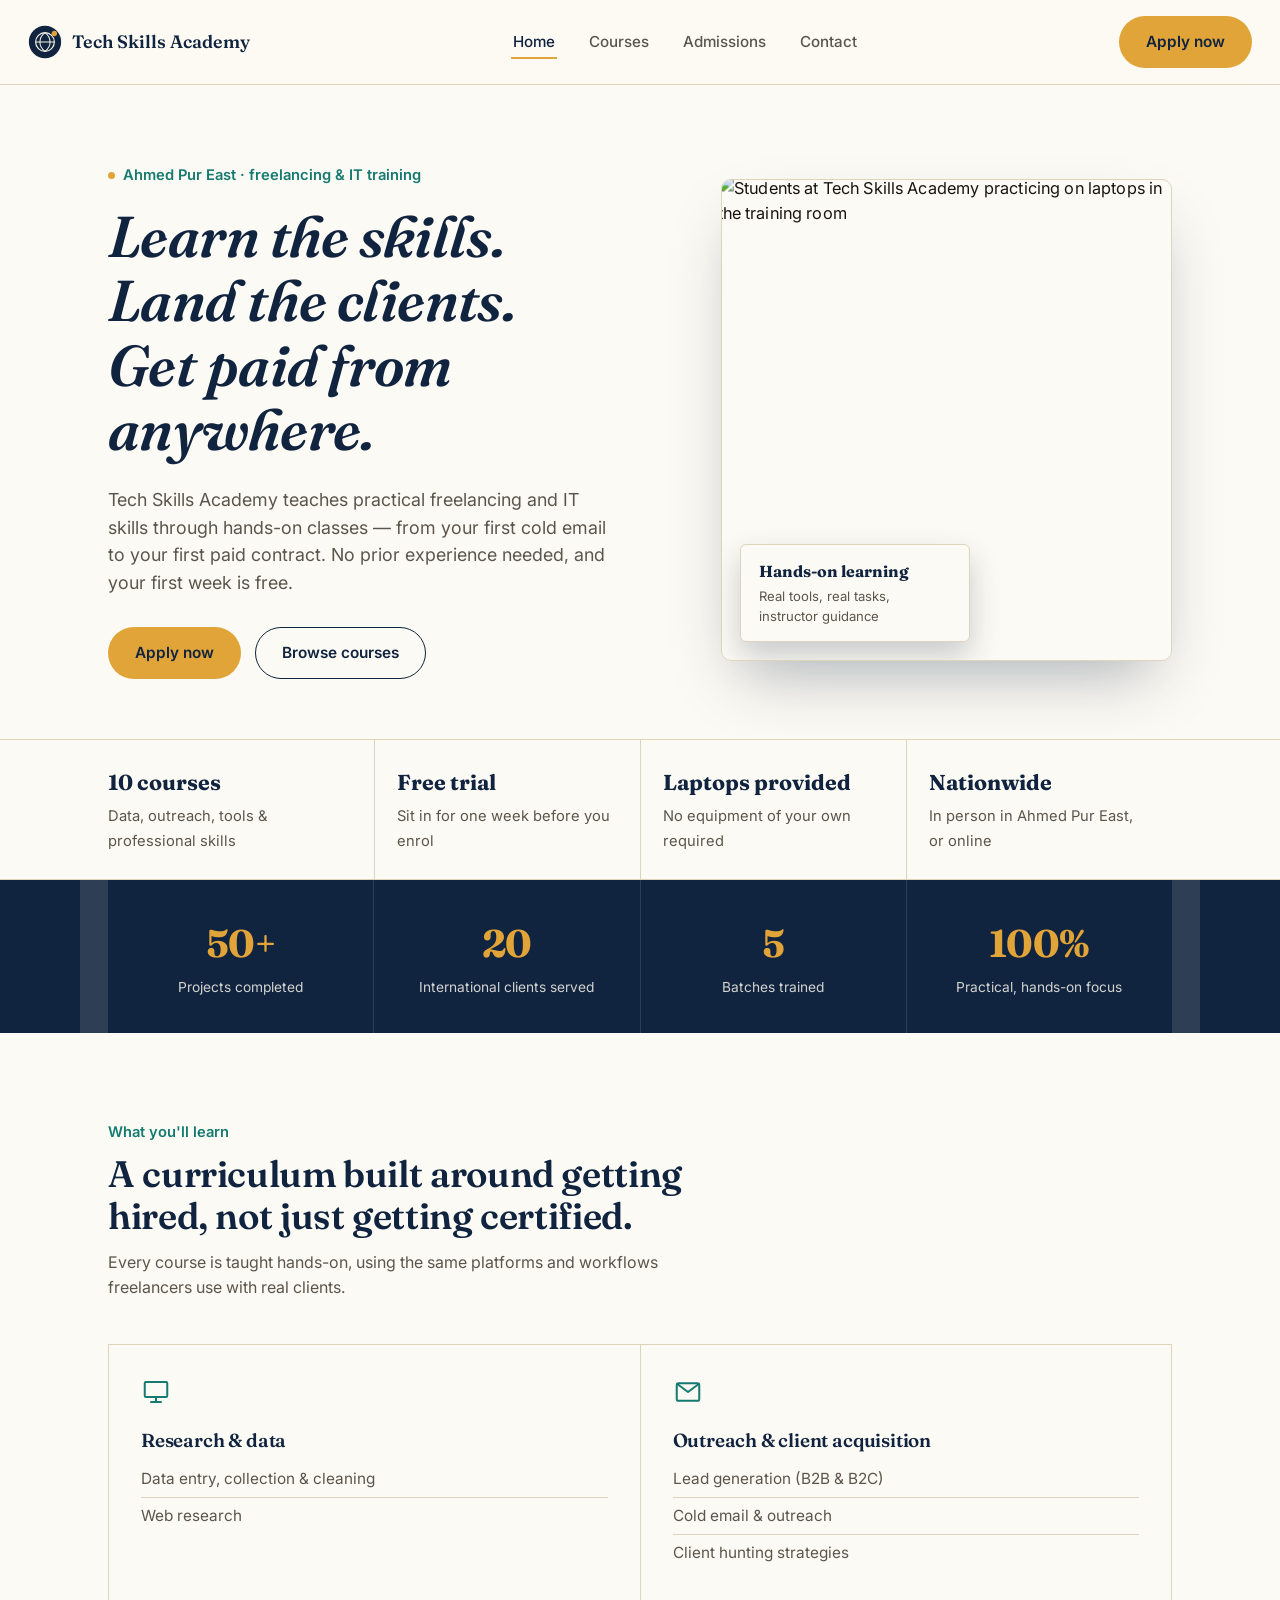
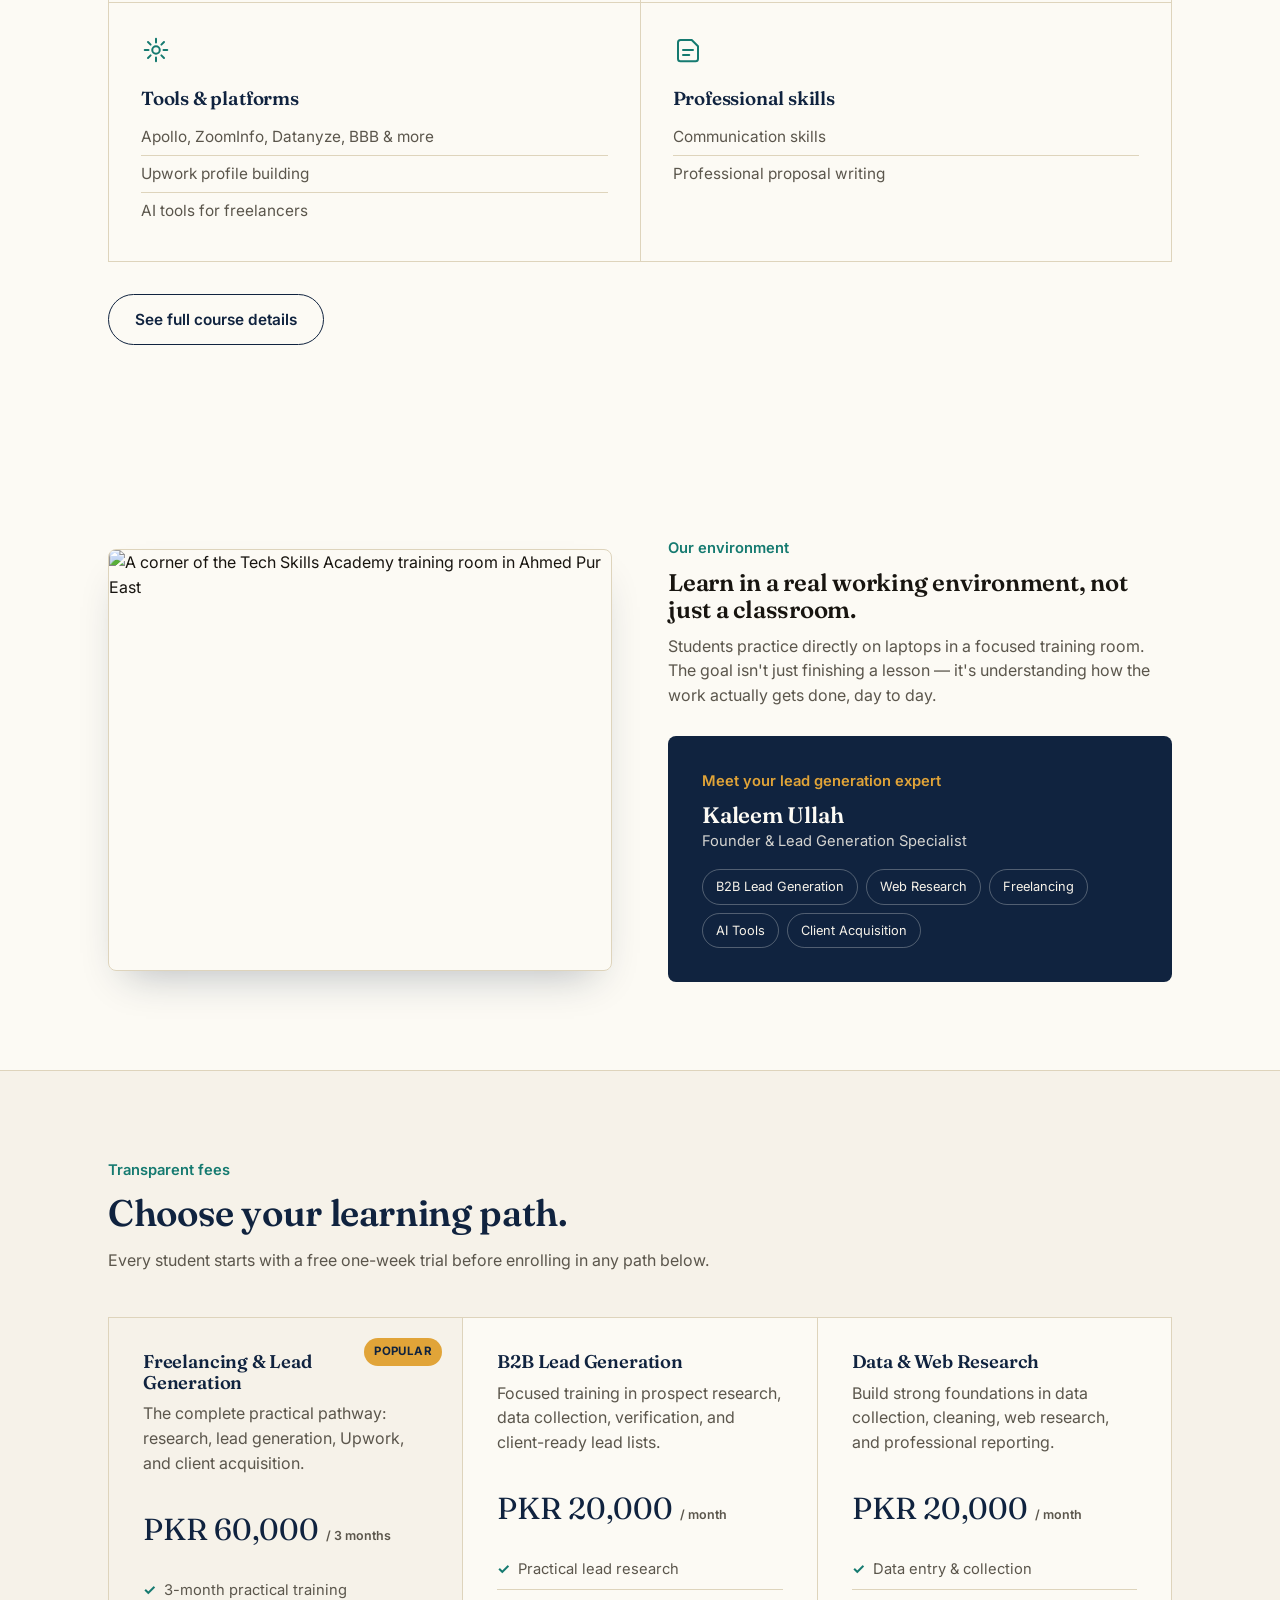
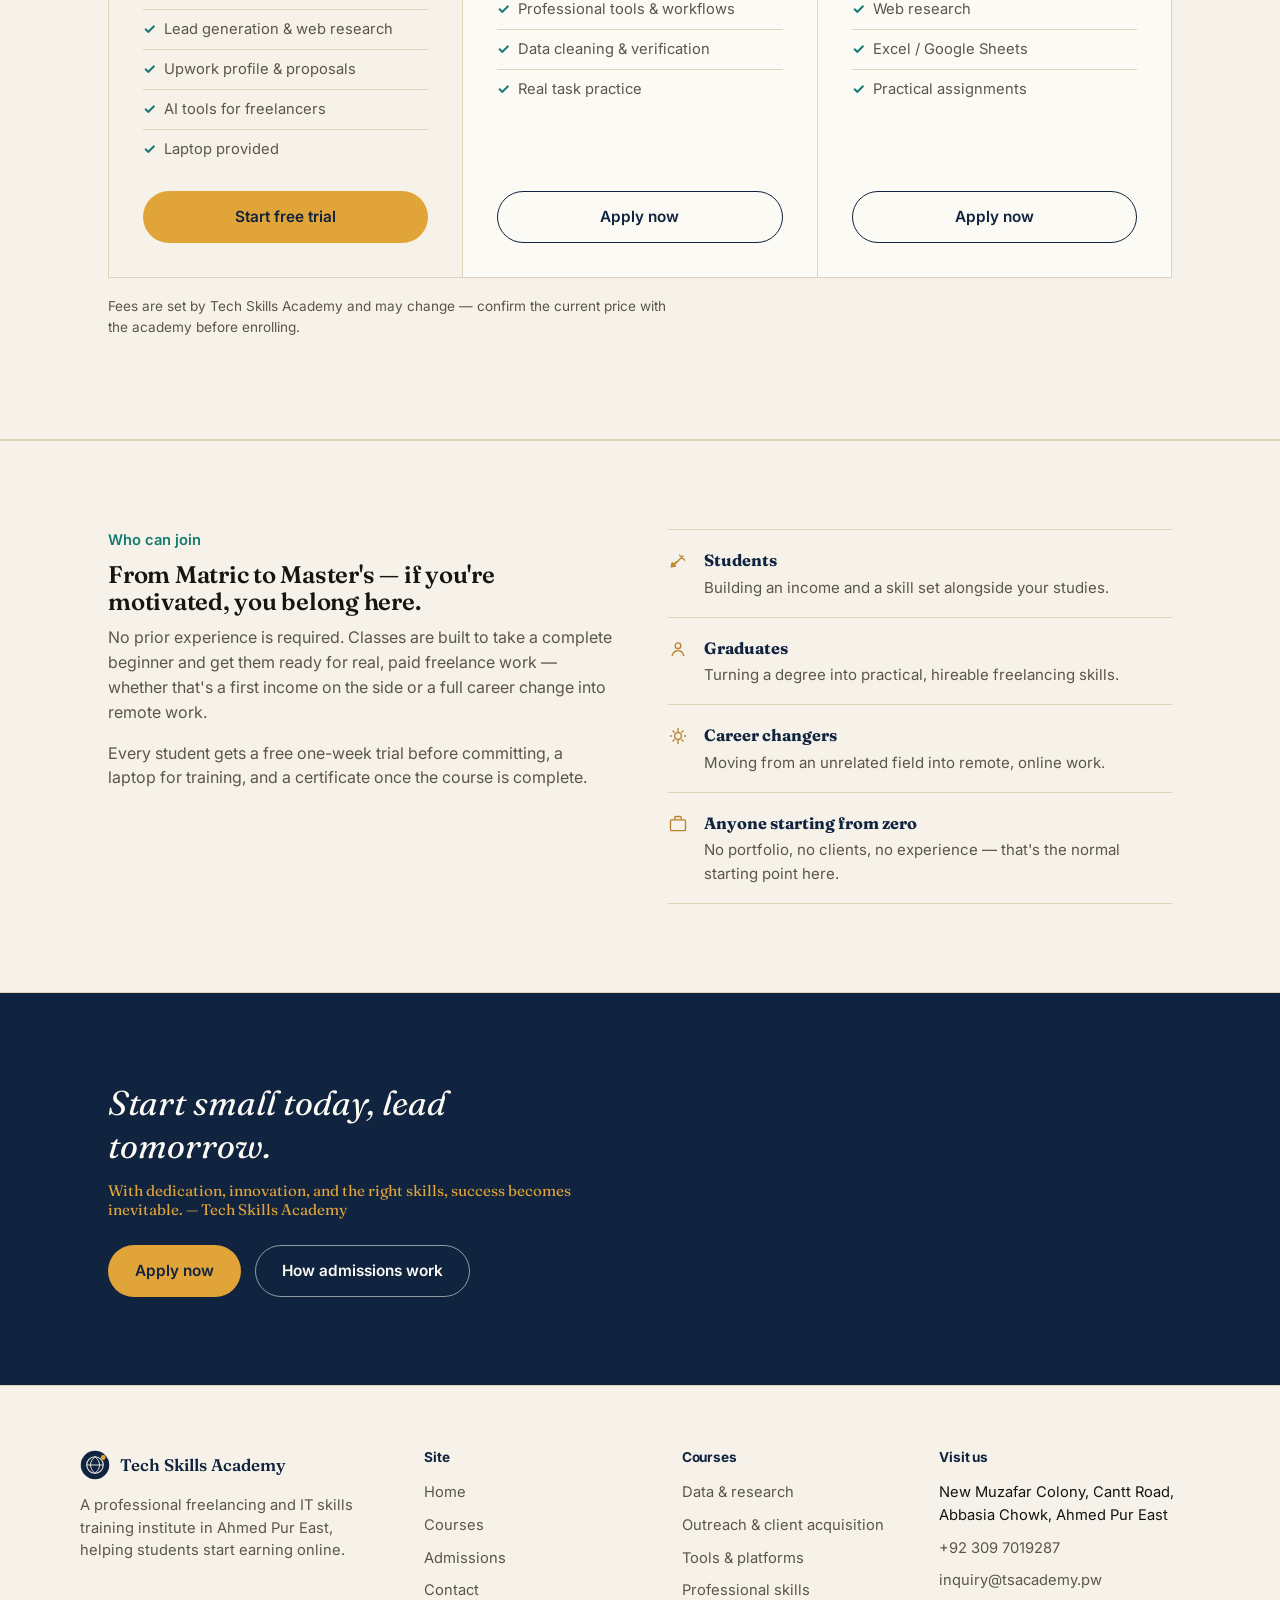
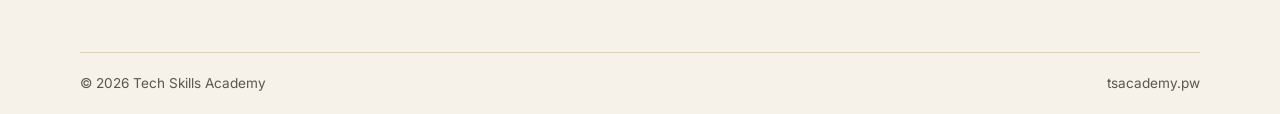
==== commit 97f01a74: "New" ====
--- a/index.html
+++ b/index.html
@@ -48,32 +48,12 @@
         </div>
       </div>
 
-      <div class="hero-art" aria-hidden="true">
-        <svg viewBox="0 0 420 460" xmlns="http://www.w3.org/2000/svg" style="width:100%;height:auto;">
-          <rect x="1" y="1" width="418" height="458" rx="6" fill="#FCFAF4" stroke="#DED4BC"/>
-          <path d="M90 96 L214 226 L322 372" fill="none" stroke="#157A70" stroke-width="1.6" stroke-dasharray="2 8" stroke-linecap="round"/>
-
-          <!-- Node 1: Learn -->
-          <circle cx="90" cy="96" r="30" fill="#E3EFEC"/>
-          <rect x="72" y="86" width="36" height="24" rx="2" fill="none" stroke="#10233F" stroke-width="1.6"/>
-          <path d="M66 112h48l-4 6H70z" fill="#10233F"/>
-          <text x="132" y="92" font-family="Inter, sans-serif" font-size="14" font-weight="600" fill="#10233F">Learn</text>
-          <text x="132" y="110" font-family="Inter, sans-serif" font-size="11.5" fill="#5B564C">Ten practical courses</text>
-
-          <!-- Node 2: Practice -->
-          <circle cx="214" cy="226" r="30" fill="#F3E6C9"/>
-          <circle cx="214" cy="226" r="12" fill="none" stroke="#B9812A" stroke-width="1.8"/>
-          <path d="M214 210v-5M214 247v-5M198 226h-5M225 226h5M203 215l-3-3M228 237l3 3M203 237l-3 3M228 215l3-3" stroke="#B9812A" stroke-width="1.8" stroke-linecap="round"/>
-          <text x="256" y="222" font-family="Inter, sans-serif" font-size="14" font-weight="600" fill="#10233F">Practice</text>
-          <text x="256" y="240" font-family="Inter, sans-serif" font-size="11.5" fill="#5B564C">Real tools, real tasks</text>
-
-          <!-- Node 3: Earn -->
-          <circle cx="322" cy="372" r="30" fill="#E3EFEC"/>
-          <circle cx="322" cy="372" r="13" fill="none" stroke="#157A70" stroke-width="1.8"/>
-          <path d="M317 372l4 4 8-9" fill="none" stroke="#157A70" stroke-width="1.8" stroke-linecap="round" stroke-linejoin="round"/>
-          <text x="270" y="410" font-family="Inter, sans-serif" font-size="14" font-weight="600" fill="#10233F" text-anchor="end">Earn</text>
-          <text x="270" y="428" font-family="Inter, sans-serif" font-size="11.5" fill="#5B564C" text-anchor="end">Your first paid work</text>
-        </svg>
+      <div class="hero-art hero-photo">
+        <img src="assets/training-room-1.jpg" alt="Students at Tech Skills Academy practicing on laptops in the training room">
+        <div class="hero-badge">
+          <strong>Hands-on learning</strong>
+          <span>Real tools, real tasks, instructor guidance</span>
+        </div>
       </div>
     </div>
   </section>
@@ -88,6 +68,16 @@
     </div>
   </section>
 
+  <!-- TRACK RECORD -->
+  <section class="stat-row" style="padding:0;">
+    <div class="wrap">
+      <div class="stat-block"><strong data-count="50" data-suffix="+">0</strong><span>Projects completed</span></div>
+      <div class="stat-block"><strong data-count="20" data-suffix="">0</strong><span>International clients served</span></div>
+      <div class="stat-block"><strong data-count="5" data-suffix="">0</strong><span>Batches trained</span></div>
+      <div class="stat-block"><strong data-count="100" data-suffix="%">0</strong><span>Practical, hands-on focus</span></div>
+    </div>
+  </section>
+
   <!-- COURSE CATEGORIES PREVIEW -->
   <section>
     <div class="wrap">
@@ -135,6 +125,86 @@
       </div>
 
       <p style="margin-top:32px;"><a class="btn btn-outline" href="courses.html">See full course details</a></p>
+    </div>
+  </section>
+
+  <!-- FOUNDER / ENVIRONMENT -->
+  <section>
+    <div class="wrap founder-split">
+      <div class="founder-photo">
+        <img src="assets/training-room-2.jpg" alt="A corner of the Tech Skills Academy training room in Ahmed Pur East">
+      </div>
+      <div>
+        <span class="section-tag">Our environment</span>
+        <h2>Learn in a real working environment, not just a classroom.</h2>
+        <p>Students practice directly on laptops in a focused training room. The goal isn't just finishing a lesson — it's understanding how the work actually gets done, day to day.</p>
+
+        <div class="founder-card">
+          <span class="section-tag">Meet your lead generation expert</span>
+          <h3>Kaleem Ullah</h3>
+          <p class="role">Founder &amp; Lead Generation Specialist</p>
+          <div class="pill-row">
+            <span class="pill">B2B Lead Generation</span>
+            <span class="pill">Web Research</span>
+            <span class="pill">Freelancing</span>
+            <span class="pill">AI Tools</span>
+            <span class="pill">Client Acquisition</span>
+          </div>
+        </div>
+      </div>
+    </div>
+  </section>
+
+  <!-- PRICING -->
+  <section style="background:var(--cream); border-top:1px solid var(--line); border-bottom:1px solid var(--line);">
+    <div class="wrap">
+      <div class="section-head">
+        <span class="section-tag">Transparent fees</span>
+        <h2>Choose your learning path.</h2>
+        <p>Every student starts with a free one-week trial before enrolling in any path below.</p>
+      </div>
+
+      <div class="pricing-grid">
+        <div class="price-card featured">
+          <span class="price-tag">Popular</span>
+          <h3>Freelancing &amp; Lead Generation</h3>
+          <p>The complete practical pathway: research, lead generation, Upwork, and client acquisition.</p>
+          <div class="amount">PKR 60,000 <small>/ 3 months</small></div>
+          <ul>
+            <li>3-month practical training</li>
+            <li>Lead generation &amp; web research</li>
+            <li>Upwork profile &amp; proposals</li>
+            <li>AI tools for freelancers</li>
+            <li>Laptop provided</li>
+          </ul>
+          <a class="btn btn-gold btn-block" href="https://forms.gle/VNoU6dF5Phvj5ANXA" target="_blank" rel="noopener">Start free trial</a>
+        </div>
+        <div class="price-card">
+          <h3>B2B Lead Generation</h3>
+          <p>Focused training in prospect research, data collection, verification, and client-ready lead lists.</p>
+          <div class="amount">PKR 20,000 <small>/ month</small></div>
+          <ul>
+            <li>Practical lead research</li>
+            <li>Professional tools &amp; workflows</li>
+            <li>Data cleaning &amp; verification</li>
+            <li>Real task practice</li>
+          </ul>
+          <a class="btn btn-outline btn-block" href="https://forms.gle/VNoU6dF5Phvj5ANXA" target="_blank" rel="noopener">Apply now</a>
+        </div>
+        <div class="price-card">
+          <h3>Data &amp; Web Research</h3>
+          <p>Build strong foundations in data collection, cleaning, web research, and professional reporting.</p>
+          <div class="amount">PKR 20,000 <small>/ month</small></div>
+          <ul>
+            <li>Data entry &amp; collection</li>
+            <li>Web research</li>
+            <li>Excel / Google Sheets</li>
+            <li>Practical assignments</li>
+          </ul>
+          <a class="btn btn-outline btn-block" href="https://forms.gle/VNoU6dF5Phvj5ANXA" target="_blank" rel="noopener">Apply now</a>
+        </div>
+      </div>
+      <p class="price-note">Fees are set by Tech Skills Academy and may change — confirm the current price with the academy before enrolling.</p>
     </div>
   </section>
 
--- a/style.css
+++ b/style.css
@@ -183,6 +183,132 @@
 .hero-art.reveal{ animation:heroIn .7s ease forwards; }
 @keyframes heroIn{ to{ opacity:1; transform:none; } }
 
+/* ---------- hero photo (real photograph variant) ---------- */
+.hero-photo{
+  position:relative;
+  border-radius:10px;
+  overflow:hidden;
+  border:1px solid var(--line);
+  box-shadow:0 30px 60px -20px rgba(16,35,63,.35);
+}
+.hero-photo img{
+  width:100%; height:480px; object-fit:cover; display:block;
+  transform:scale(1.02);
+  transition:transform .6s ease;
+}
+.hero-photo:hover img{ transform:scale(1.07); }
+.hero-badge{
+  position:absolute; left:18px; bottom:18px;
+  background:var(--paper); border:1px solid var(--line);
+  padding:14px 18px; border-radius:6px;
+  box-shadow:0 14px 30px rgba(16,35,63,.22);
+  max-width:230px;
+}
+.hero-badge strong{ display:block; color:var(--navy); font-family:var(--serif); font-size:1rem; }
+.hero-badge span{ display:block; color:var(--ink-soft); font-size:.82rem; margin-top:2px; }
+@media (max-width:920px){
+  .hero-photo img{ height:340px; }
+}
+
+/* ---------- track record stats (count-up) ---------- */
+.stat-row{
+  background:var(--navy);
+}
+.stat-row .wrap{
+  display:grid; grid-template-columns:repeat(4,1fr); gap:1px;
+  background:rgba(252,250,244,.12);
+}
+.stat-block{
+  background:var(--navy); padding:34px 20px; text-align:center;
+}
+.stat-block strong{
+  display:block; font-family:var(--serif); font-size:clamp(1.8rem,4vw,2.4rem);
+  color:var(--gold); letter-spacing:-0.01em;
+}
+.stat-block span{ display:block; color:var(--cream); font-size:.86rem; margin-top:4px; opacity:.85; }
+@media (max-width:720px){
+  .stat-row .wrap{ grid-template-columns:1fr 1fr; }
+  .stat-block{ padding:26px 14px; }
+}
+
+/* ---------- founder / environment split ---------- */
+.founder-split{
+  display:grid; grid-template-columns:1fr 1fr; gap:56px; align-items:center;
+}
+@media (max-width:920px){ .founder-split{ grid-template-columns:1fr; } }
+.founder-photo{
+  border-radius:8px; overflow:hidden; border:1px solid var(--line);
+  box-shadow:0 20px 40px -18px rgba(16,35,63,.3);
+}
+.founder-photo img{ width:100%; height:420px; object-fit:cover; transition:transform .5s ease; }
+.founder-photo:hover img{ transform:scale(1.05); }
+.founder-card{
+  background:var(--navy); color:var(--cream); padding:34px; border-radius:8px; margin-top:28px;
+}
+.founder-card .section-tag{ color:var(--gold); }
+.founder-card h3{ color:var(--paper); font-size:1.4rem; margin-bottom:2px; }
+.founder-card p.role{ color:var(--cream); opacity:.85; font-size:.92rem; margin-bottom:0; }
+.pill-row{ display:flex; flex-wrap:wrap; gap:8px; margin-top:16px; }
+.pill{
+  padding:7px 13px; border:1px solid rgba(252,250,244,.28); border-radius:999px;
+  color:var(--cream); font-size:.8rem; transition:border-color .18s ease, background-color .18s ease;
+}
+.pill:hover{ border-color:var(--gold); background:rgba(225,164,56,.12); }
+
+/* ---------- pricing ---------- */
+.pricing-grid{
+  display:grid; grid-template-columns:repeat(3,1fr); gap:1px;
+  background:var(--line); border:1px solid var(--line);
+}
+@media (max-width:900px){ .pricing-grid{ grid-template-columns:1fr; } }
+.price-card{
+  background:var(--paper); padding:34px; display:flex; flex-direction:column;
+  transition:transform .22s ease, box-shadow .22s ease;
+  position:relative;
+}
+.price-card:hover{ transform:translateY(-4px); box-shadow:0 22px 40px -22px rgba(16,35,63,.28); z-index:1; }
+.price-card.featured{ background:var(--cream); }
+.price-tag{
+  position:absolute; top:20px; right:20px; background:var(--gold); color:var(--navy);
+  font-size:.72rem; font-weight:700; letter-spacing:.04em; text-transform:uppercase;
+  padding:5px 10px; border-radius:999px;
+}
+.price-card h3{ font-size:1.15rem; color:var(--navy); margin-bottom:8px; max-width:22ch; }
+.price-card .amount{
+  font-family:var(--serif); font-size:1.9rem; color:var(--navy); margin:14px 0 2px;
+}
+.price-card .amount small{ font-family:var(--sans); font-size:.78rem; color:var(--ink-soft); font-weight:600; }
+.price-card ul{ list-style:none; margin:16px 0 22px; padding:0; flex:1; }
+.price-card ul li{
+  padding:8px 0; border-top:1px solid var(--line); font-size:.92rem; color:var(--ink-soft);
+  display:flex; gap:8px; align-items:flex-start;
+}
+.price-card ul li:first-child{ border-top:none; }
+.price-card ul li::before{ content:'✓'; color:var(--teal); font-weight:700; }
+.price-note{ font-size:.85rem; color:var(--ink-soft); margin-top:18px; }
+
+/* ---------- hover polish across card-like blocks ---------- */
+.cat-card{ transition:transform .2s ease, box-shadow .2s ease, background-color .2s ease; position:relative; }
+.cat-card:hover{ transform:translateY(-3px); box-shadow:0 18px 36px -22px rgba(16,35,63,.3); background:var(--paper); z-index:1; }
+.facility-item{ transition:transform .2s ease, box-shadow .2s ease; position:relative; }
+.facility-item:hover{ transform:translateY(-3px); box-shadow:0 18px 36px -22px rgba(16,35,63,.28); z-index:1; }
+.audience-list li{ transition:padding-left .2s ease, border-color .2s ease; }
+.audience-list li:hover{ padding-left:8px; border-color:var(--gold); }
+.step{ transition:padding-left .2s ease; }
+.step:hover{ padding-left:8px; }
+.contact-line{ transition:padding-left .2s ease; }
+.contact-line:hover{ padding-left:6px; }
+
+/* button shine sweep on hover */
+.btn-gold{ position:relative; overflow:hidden; }
+.btn-gold::after{
+  content:''; position:absolute; top:0; left:-60%; width:40%; height:100%;
+  background:linear-gradient(115deg, transparent, rgba(255,255,255,.55), transparent);
+  transform:skewX(-20deg);
+  transition:left .5s ease;
+}
+.btn-gold:hover::after{ left:130%; }
+
 /* ---------- fact strip ---------- */
 .fact-strip{
   border-top:1px solid var(--line);
@@ -229,7 +355,8 @@
 .cat-card{
   background:var(--paper); padding:32px;
 }
-.cat-card .cat-icon{ width:30px; height:30px; color:var(--teal); margin-bottom:16px; }
+.cat-card .cat-icon{ width:30px; height:30px; color:var(--teal); margin-bottom:16px; transition:transform .25s ease; }
+.cat-card:hover .cat-icon{ transform:scale(1.12) rotate(-4deg); }
 .cat-card h3{ font-size:1.18rem; color:var(--navy); margin-bottom:10px; }
 .cat-card ul{ margin:0; padding:0; list-style:none; color:var(--ink-soft); font-size:.96rem; }
 .cat-card li{ padding:6px 0; border-top:1px solid var(--line); }
@@ -320,6 +447,103 @@
 .course-row h3{ font-size:1.08rem; color:var(--navy); margin:0; }
 .course-row p{ margin:0; font-size:.97rem; }
 
+/* ---------- interactive course cards ---------- */
+.course-grid{
+  display:grid;
+  grid-template-columns:repeat(2, minmax(0, 1fr));
+  gap:18px;
+}
+.course-card{
+  min-height:300px;
+  perspective:1100px;
+  cursor:pointer;
+  outline:none;
+}
+.course-card:focus-visible .course-card-front,
+.course-card:focus-visible .course-card-back{
+  outline:2px solid var(--gold);
+  outline-offset:-6px;
+}
+.course-card-inner{
+  position:relative;
+  width:100%;
+  height:100%;
+  min-height:300px;
+  transform-style:preserve-3d;
+  transition:transform .65s cubic-bezier(.2,.75,.25,1);
+}
+.course-card.is-flipped .course-card-inner{ transform:rotateY(180deg); }
+.course-card-face{
+  position:absolute;
+  inset:0;
+  display:flex;
+  flex-direction:column;
+  align-items:flex-start;
+  padding:28px;
+  border:1px solid var(--line);
+  border-radius:8px;
+  backface-visibility:hidden;
+  -webkit-backface-visibility:hidden;
+  overflow:hidden;
+}
+.course-card-front{
+  background:linear-gradient(145deg, var(--paper), #f0eadb);
+}
+.course-card-front::after{
+  content:'';
+  width:100px;
+  height:100px;
+  position:absolute;
+  right:-30px;
+  bottom:-34px;
+  border:1px solid var(--gold);
+  border-radius:50%;
+  opacity:.65;
+}
+.course-card-back{
+  background:var(--navy);
+  color:var(--paper);
+  transform:rotateY(180deg);
+}
+.course-index,.course-label{
+  color:var(--teal);
+  font-size:.78rem;
+  font-weight:700;
+  letter-spacing:.08em;
+  text-transform:uppercase;
+}
+.course-card-back .course-label{ color:var(--gold); }
+.course-card h3{ color:var(--navy); font-size:1.45rem; margin:30px 0 10px; max-width:16ch; }
+.course-card h3 em{ font-style:normal; font-size:.75em; }
+.course-card p{ font-size:.95rem; margin:0; }
+.course-card-back p{ color:var(--cream); margin-top:22px; }
+.flip-hint{
+  margin-top:auto;
+  color:var(--teal);
+  font-size:.84rem;
+  font-weight:600;
+}
+.flip-hint span{ display:inline-block; margin-left:5px; transition:transform .2s ease; }
+.course-card:hover .flip-hint span{ transform:translate(3px,-3px); }
+.salary{
+  display:flex;
+  align-items:baseline;
+  gap:8px;
+  margin-top:auto;
+  color:var(--paper);
+  font-family:var(--serif);
+  font-size:1.4rem;
+}
+.salary small{ color:var(--gold); font:600 .7rem var(--sans); }
+.course-card-back .btn{ margin-top:18px; }
+@media (max-width:720px){
+  .course-grid{ grid-template-columns:1fr; }
+  .course-card,.course-card-inner{ min-height:280px; }
+}
+@media (prefers-reduced-motion: reduce){
+  .course-card-inner{ transition:none; }
+}
+
 /* ---------- facilities list ---------- */
 .facility-grid{
   display:grid; grid-template-columns:repeat(3,1fr); gap:1px;
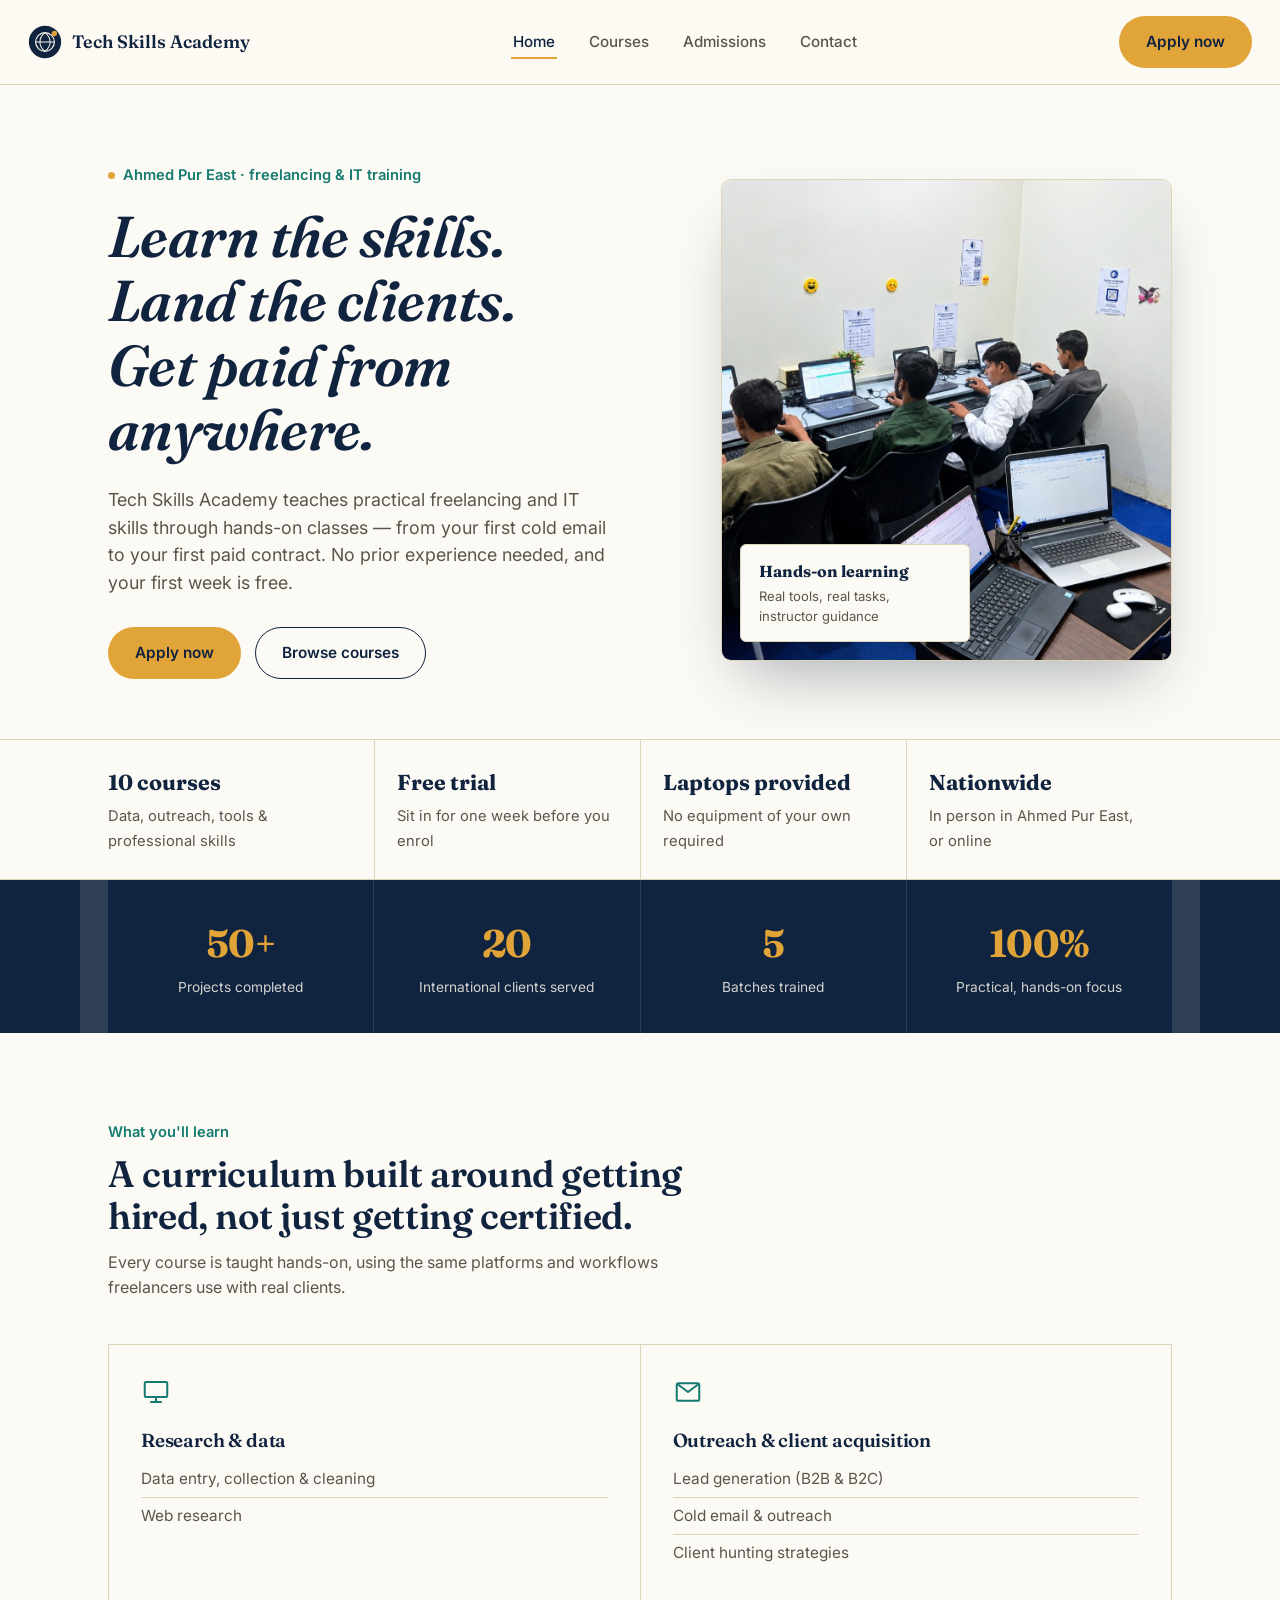
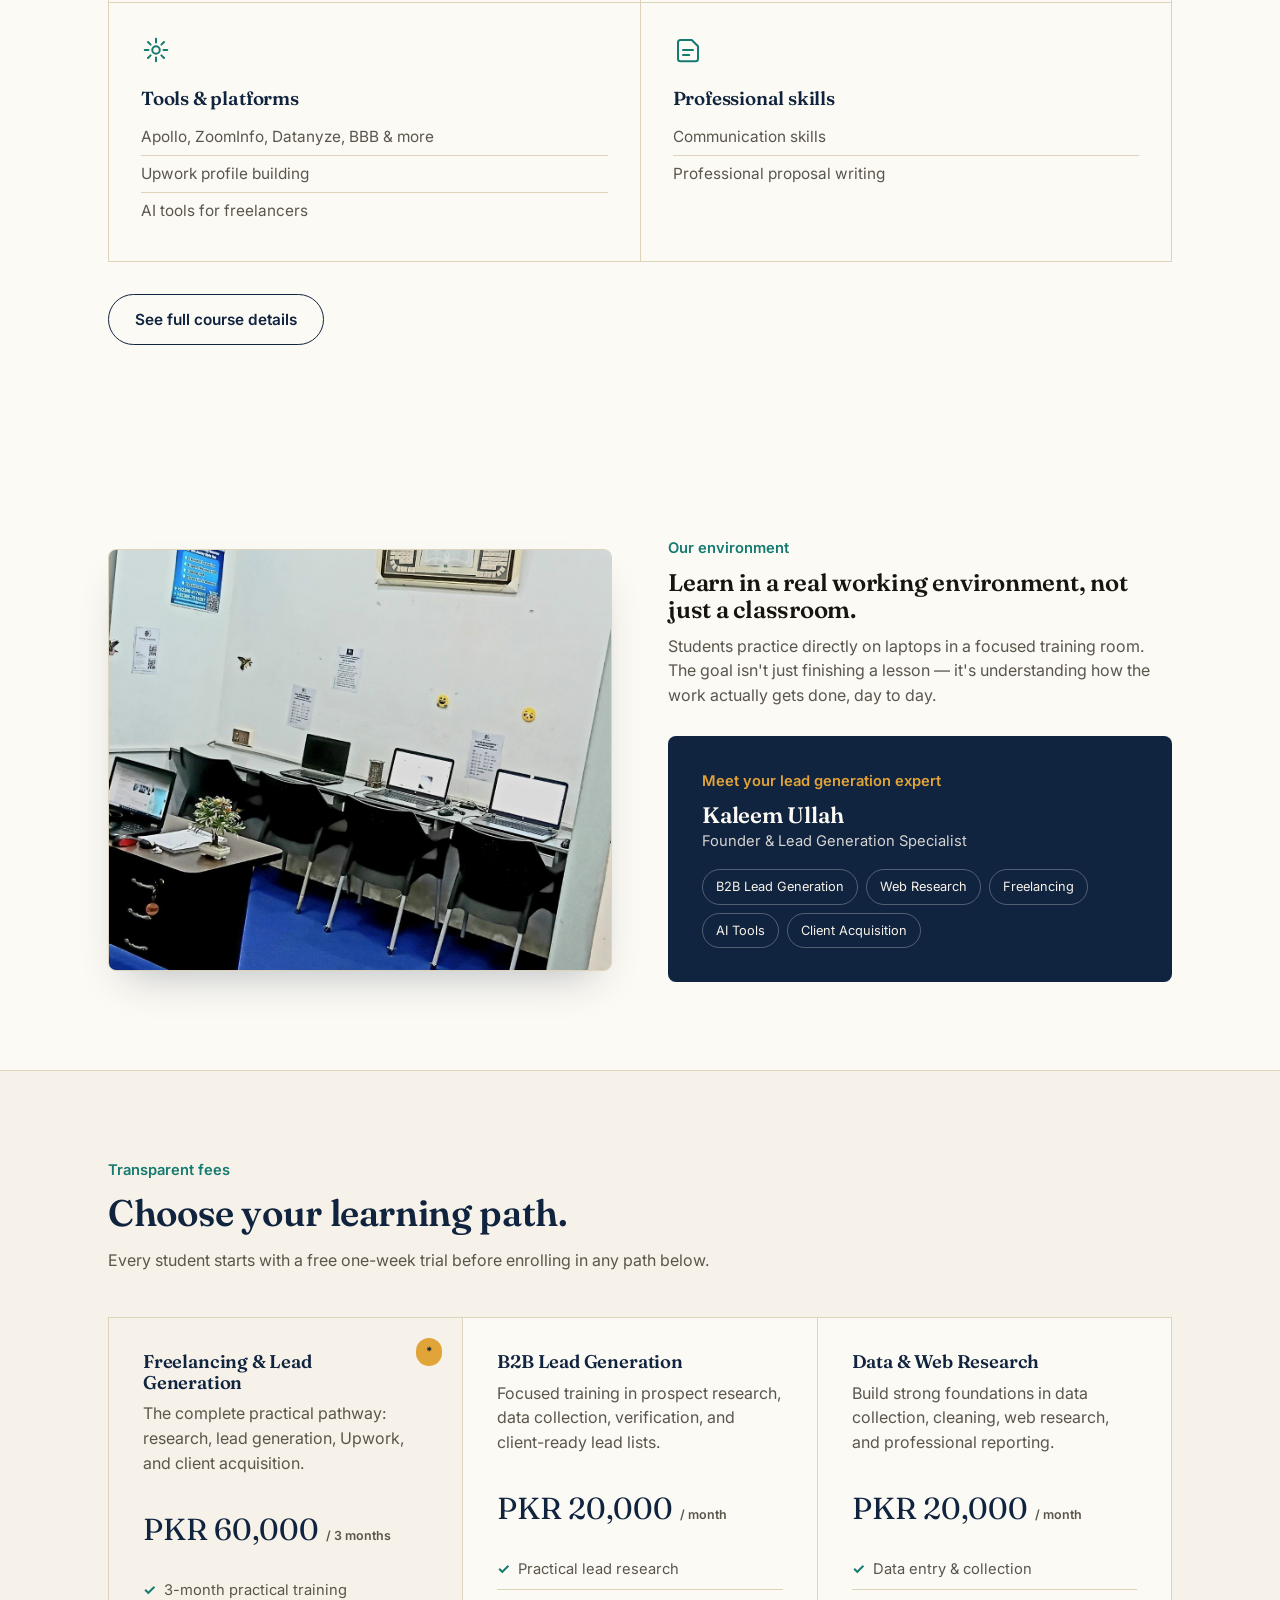
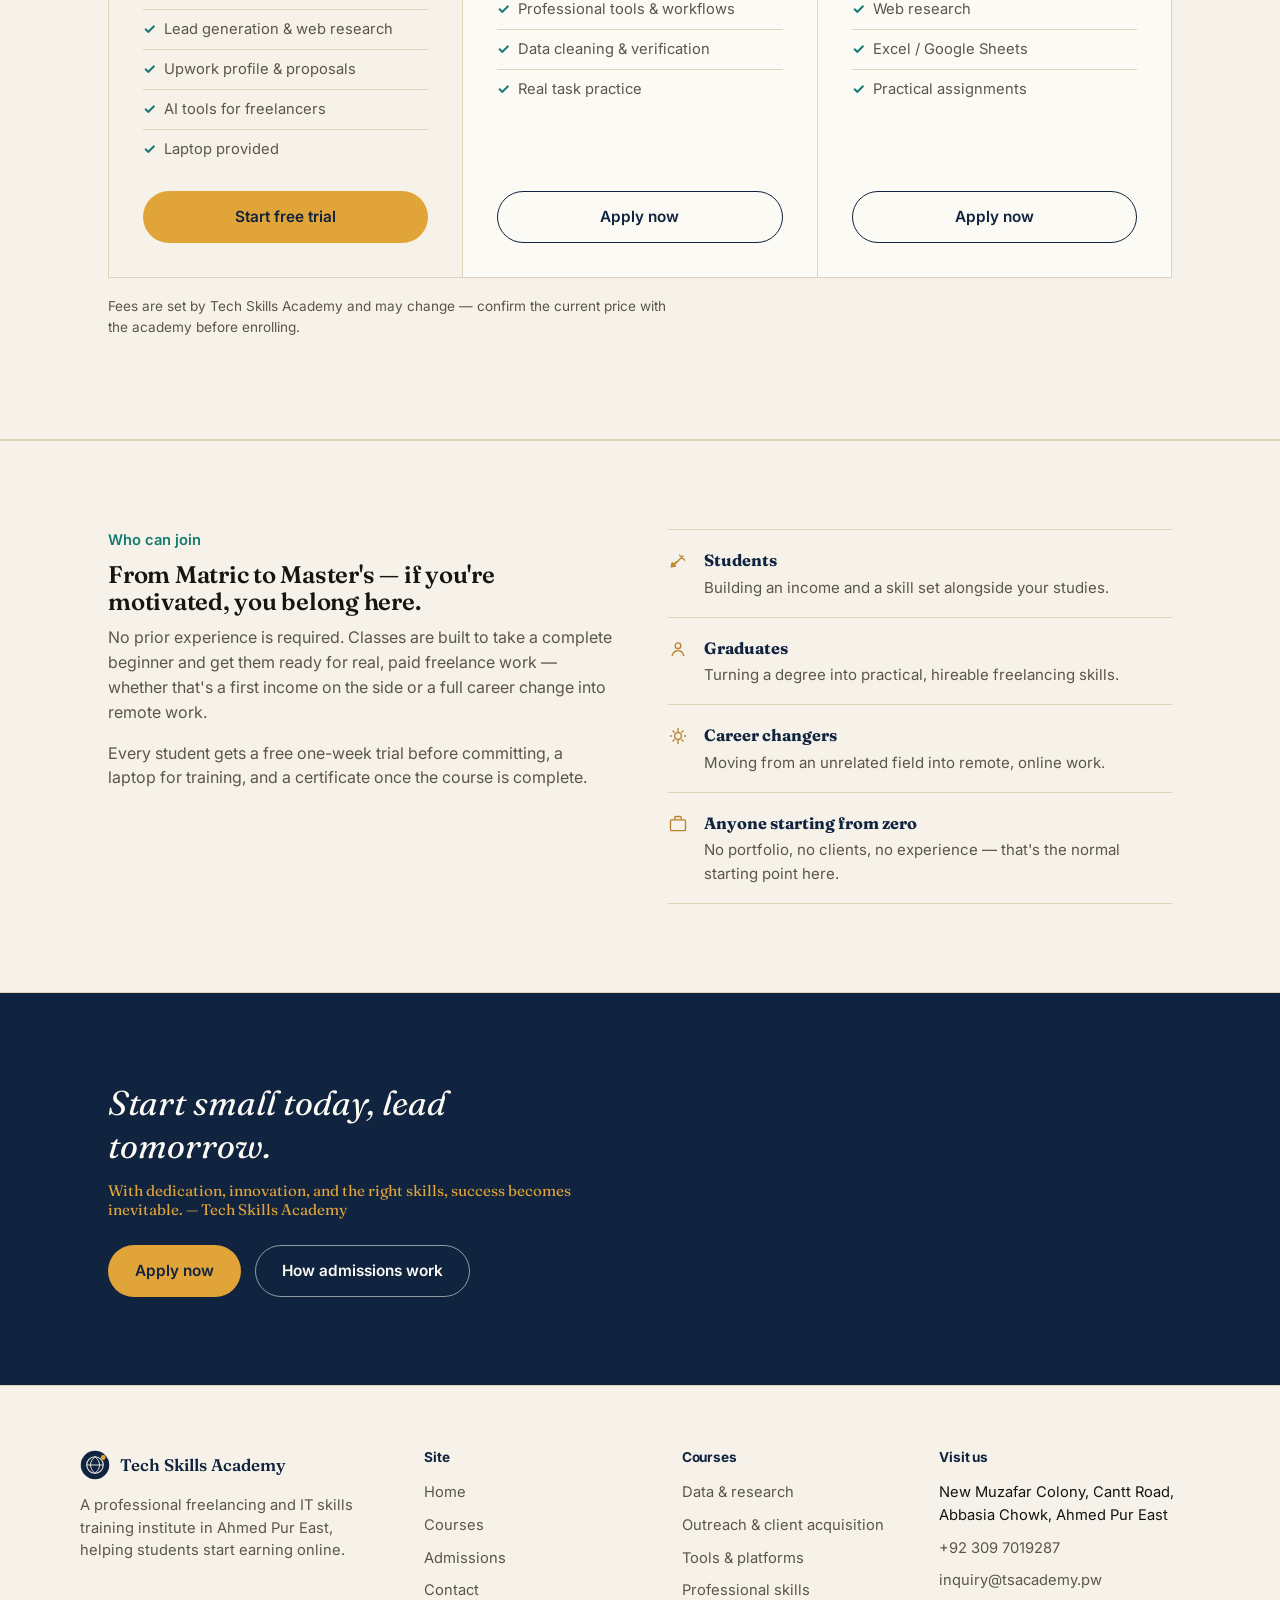
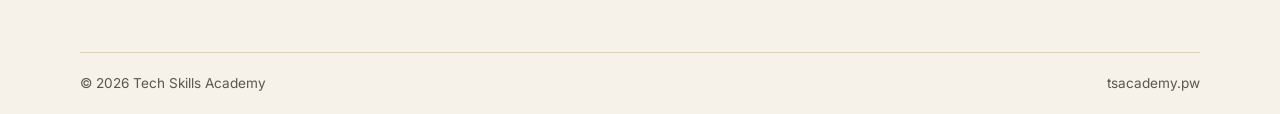
==== commit 5346f03c: "Update index.html" ====
--- a/index.html
+++ b/index.html
@@ -166,7 +166,7 @@
 
       <div class="pricing-grid">
         <div class="price-card featured">
-          <span class="price-tag">Popular</span>
+          <span class="price-tag">*</span>
           <h3>Freelancing &amp; Lead Generation</h3>
           <p>The complete practical pathway: research, lead generation, Upwork, and client acquisition.</p>
           <div class="amount">PKR 60,000 <small>/ 3 months</small></div>
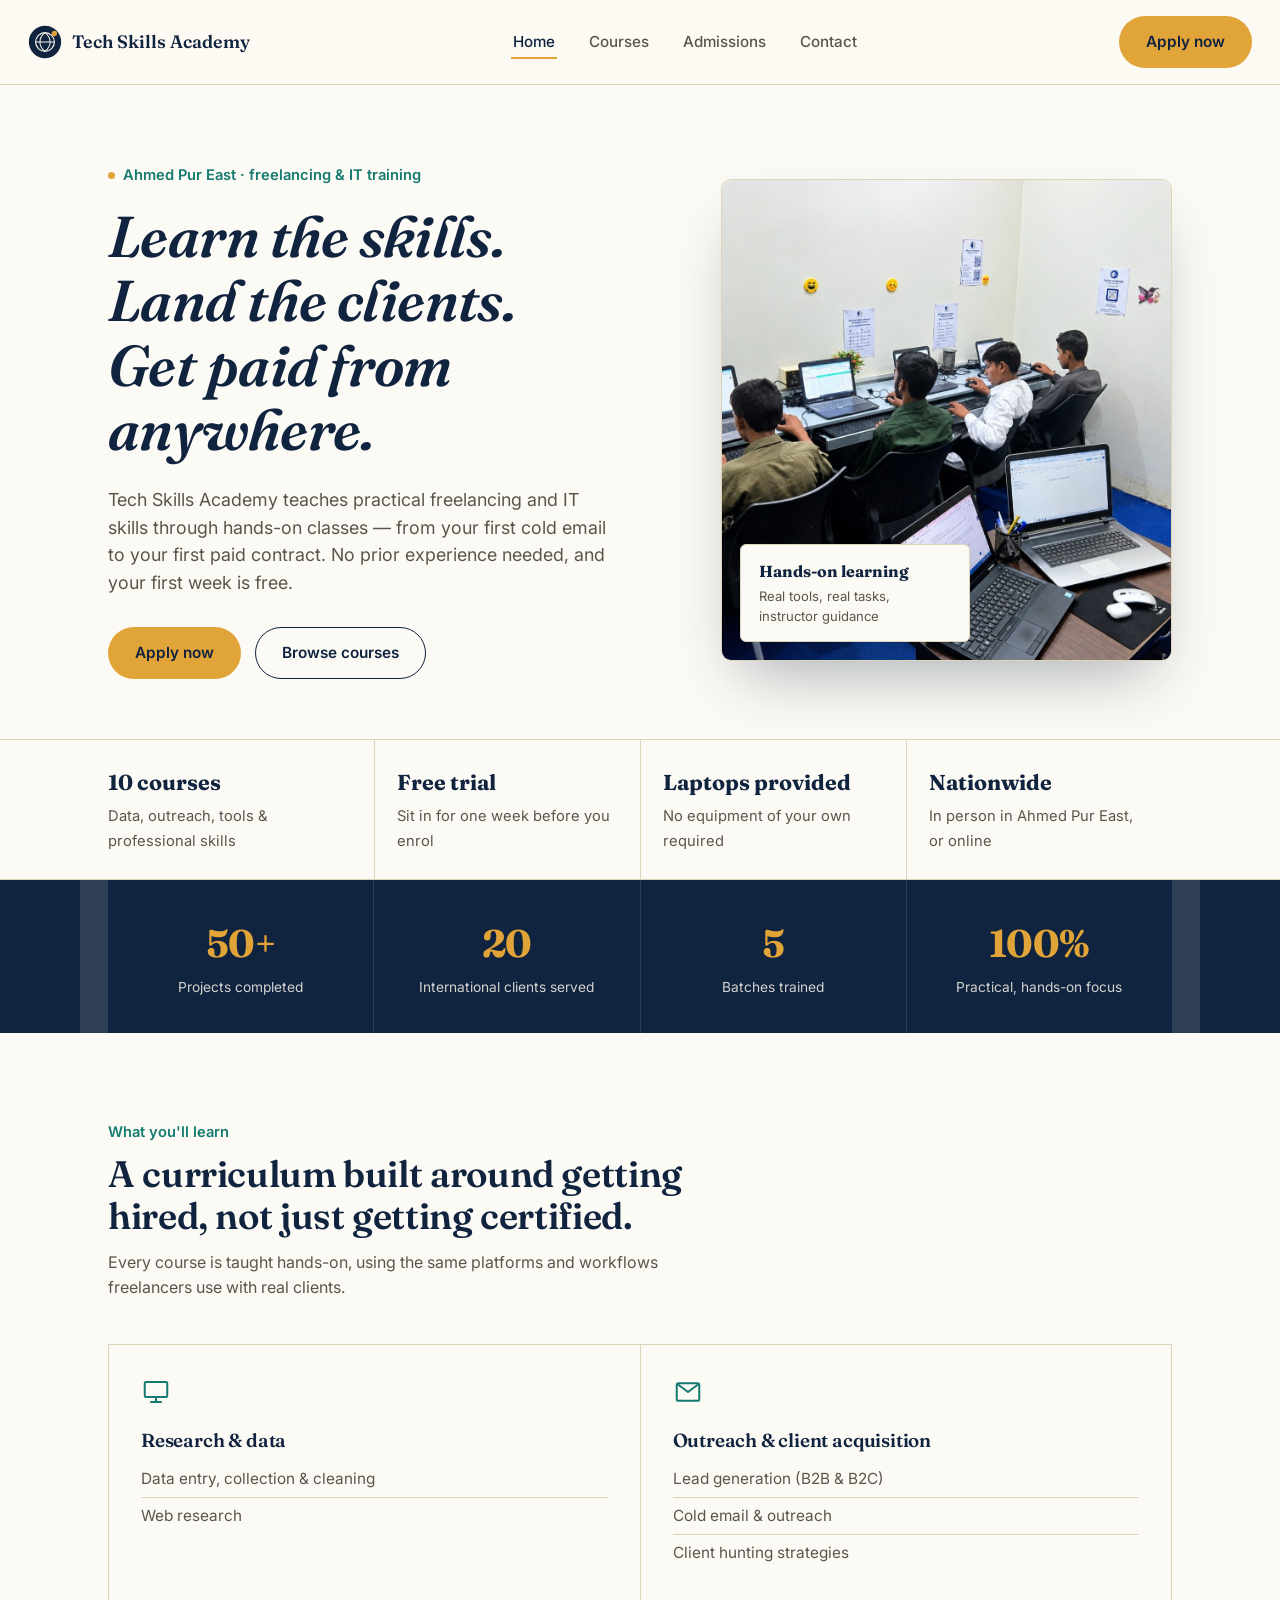
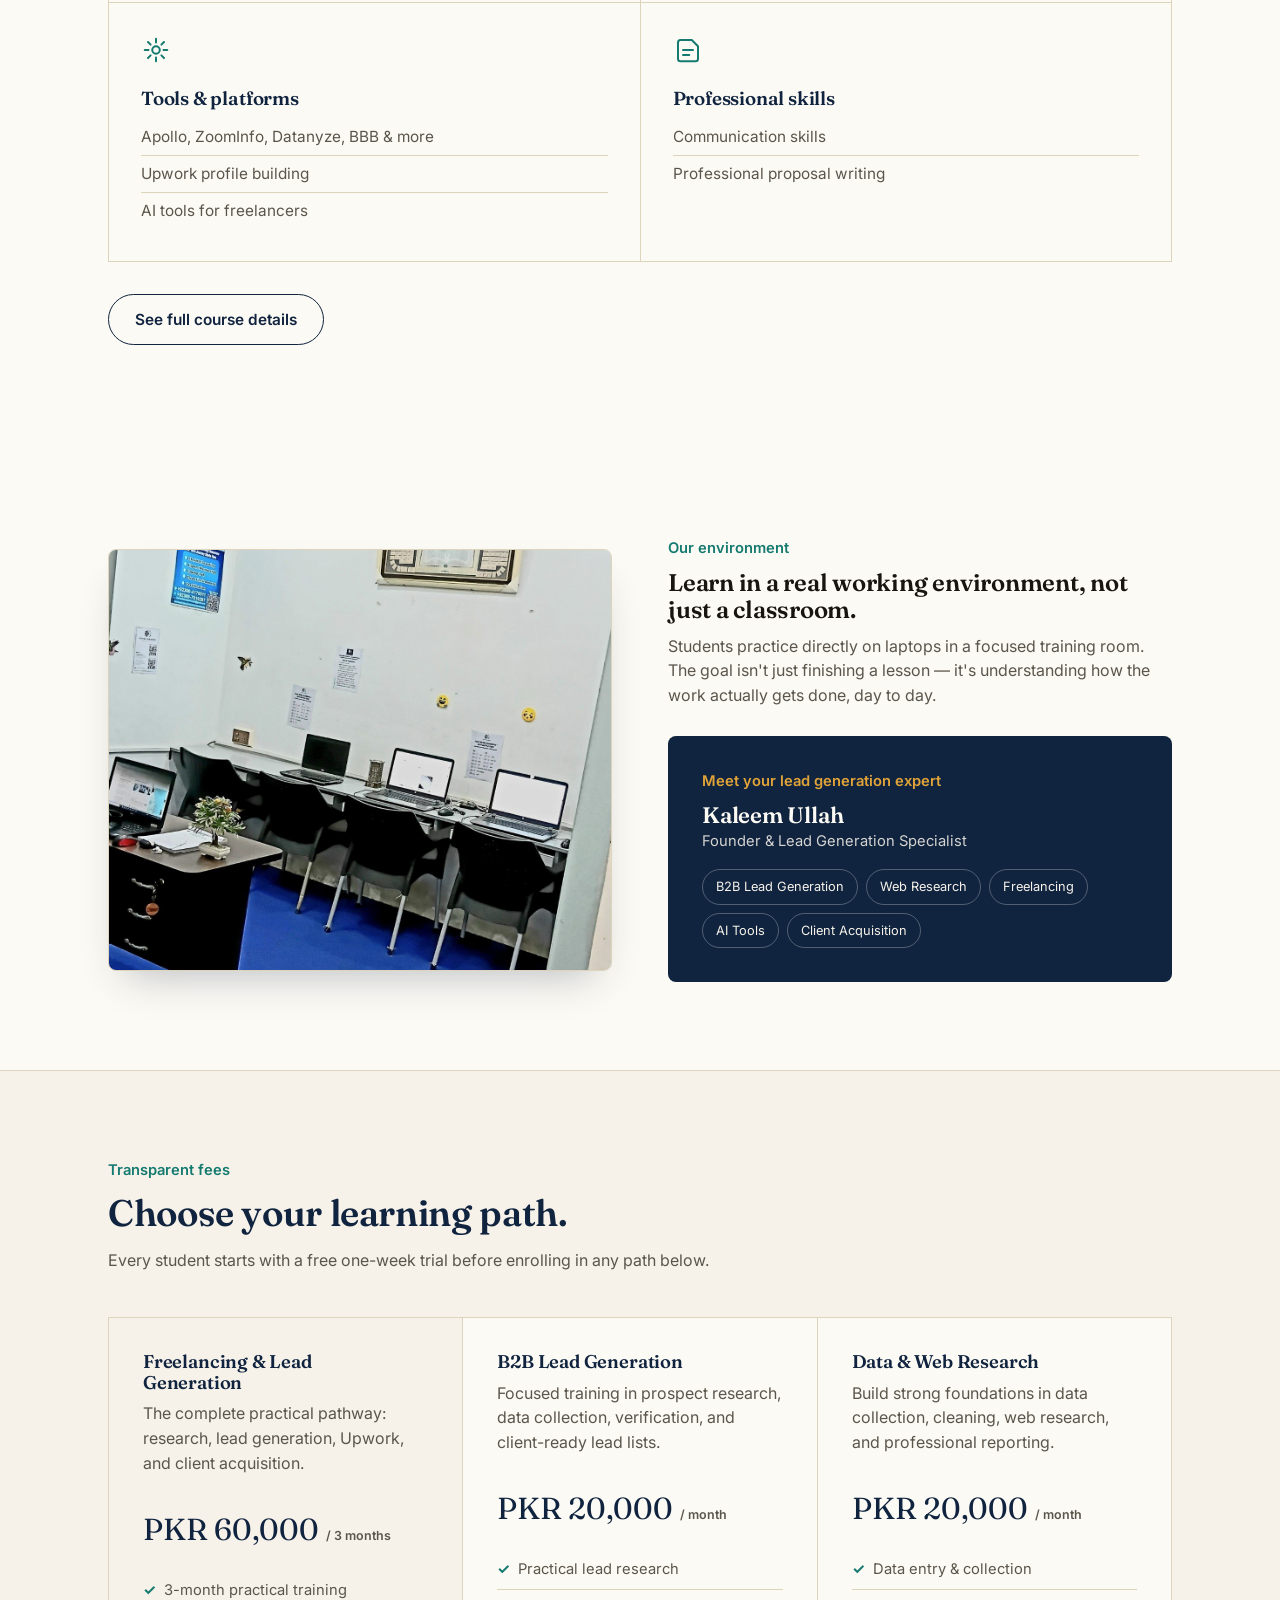
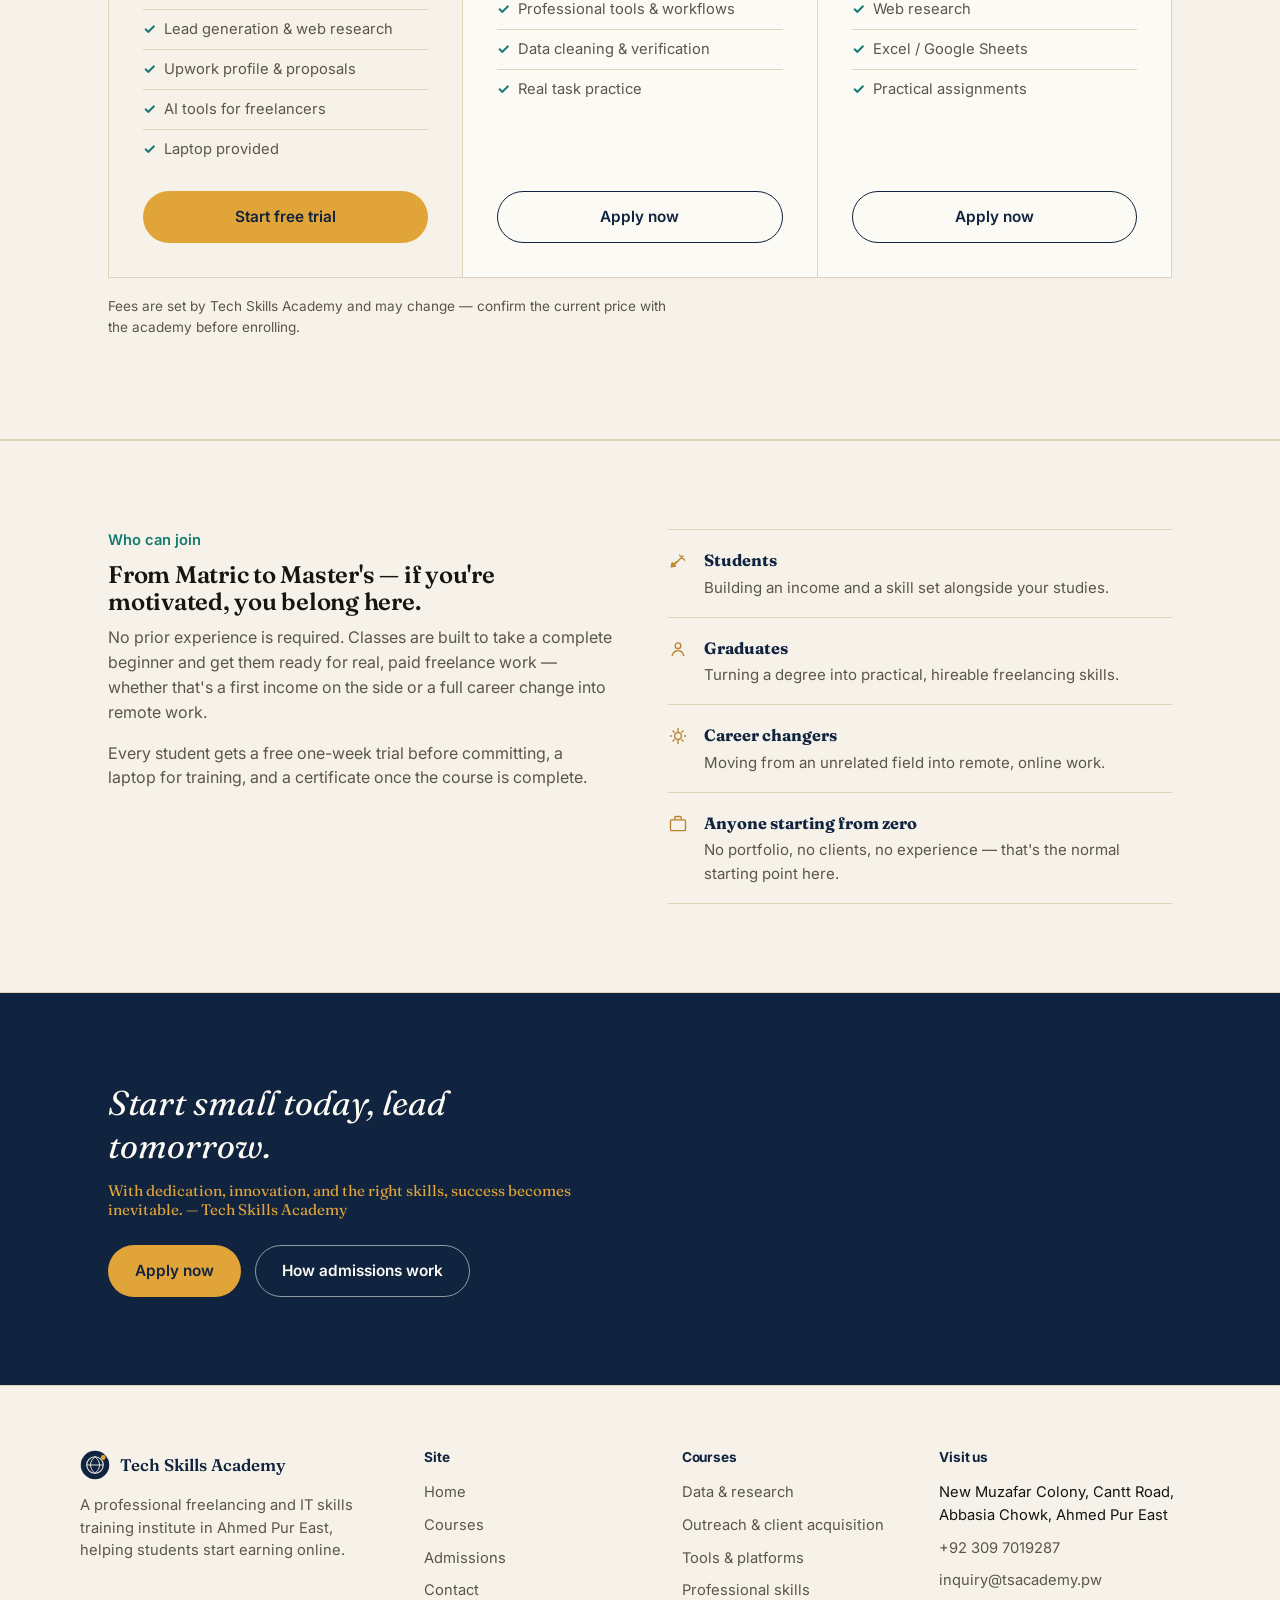
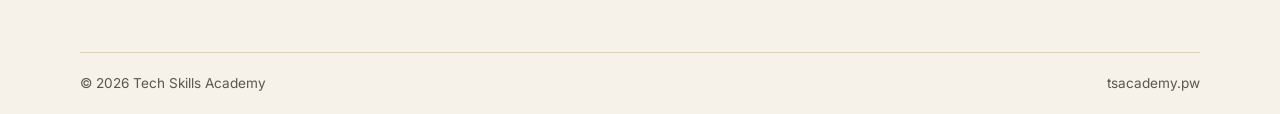
==== commit 31f053d1: "Update index.html" ====
--- a/index.html
+++ b/index.html
@@ -166,7 +166,7 @@
 
       <div class="pricing-grid">
         <div class="price-card featured">
-          <span class="price-tag">*</span>
+        
           <h3>Freelancing &amp; Lead Generation</h3>
           <p>The complete practical pathway: research, lead generation, Upwork, and client acquisition.</p>
           <div class="amount">PKR 60,000 <small>/ 3 months</small></div>
